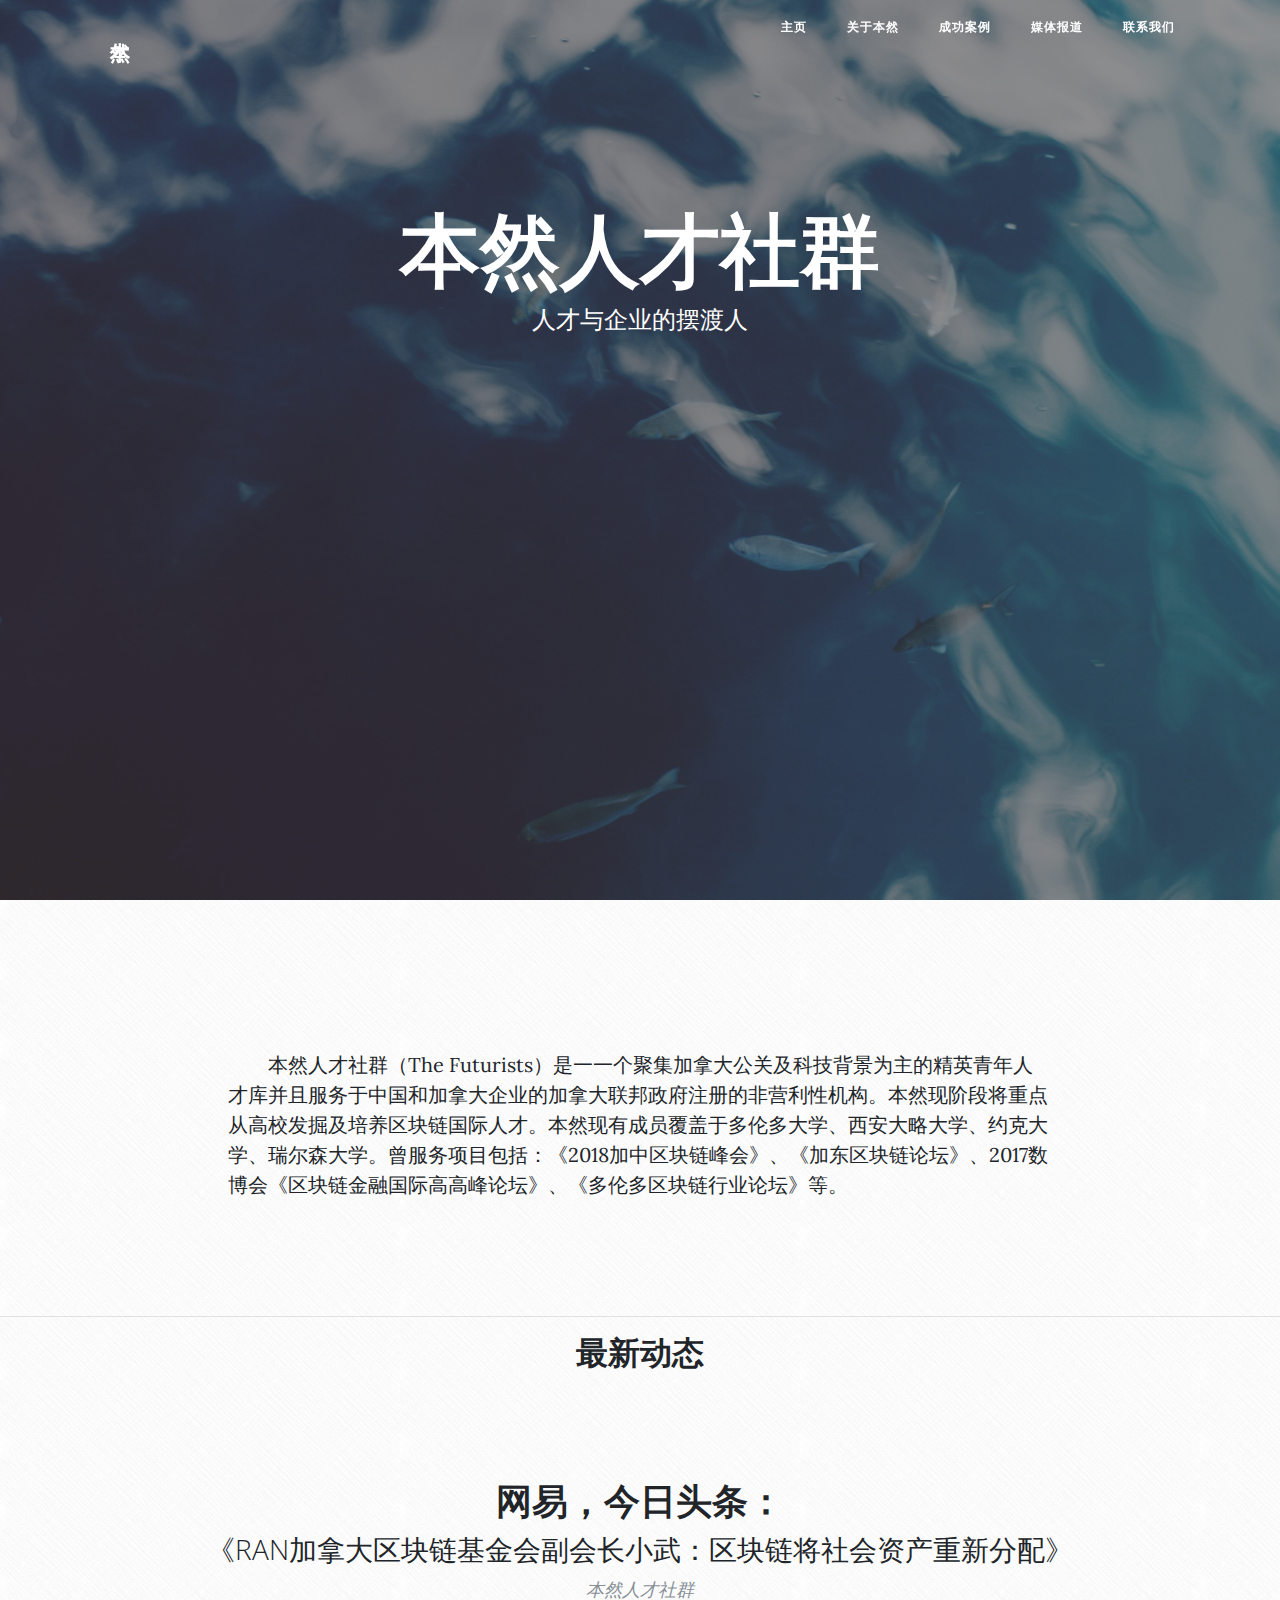
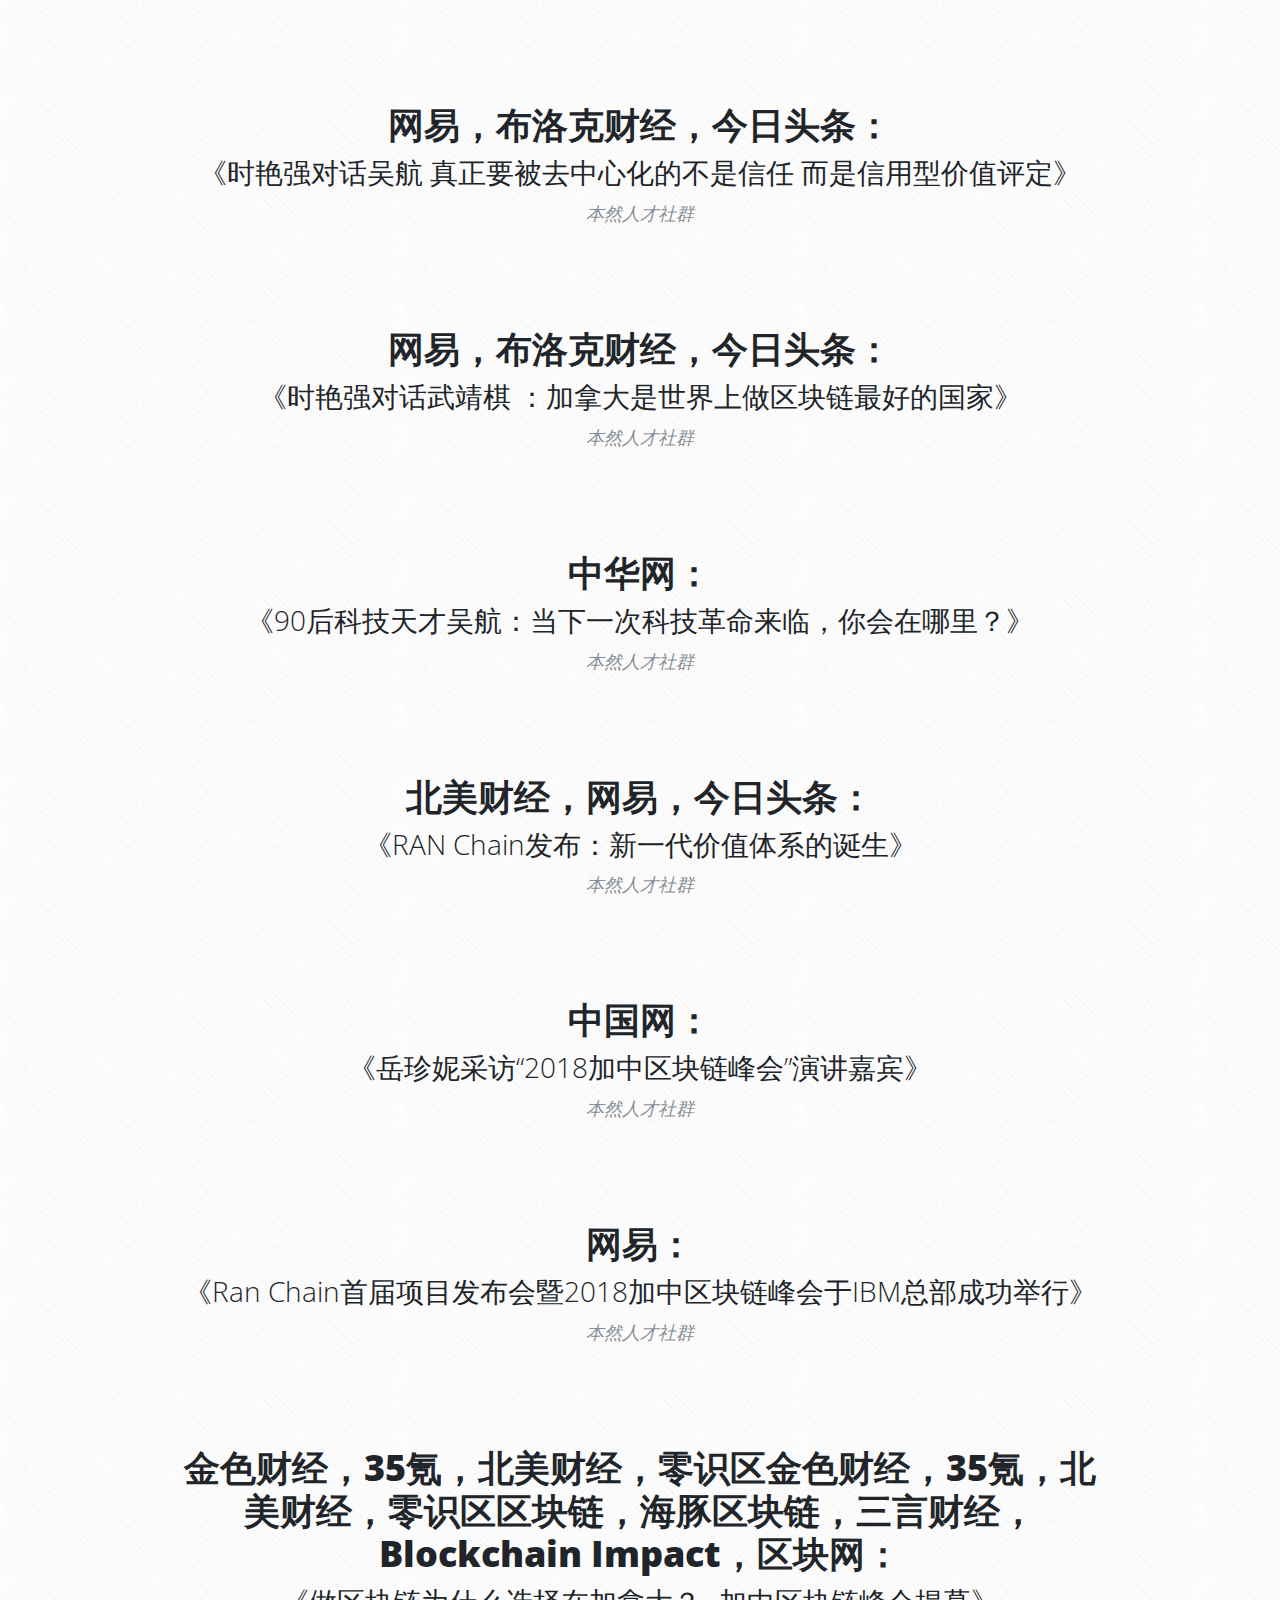
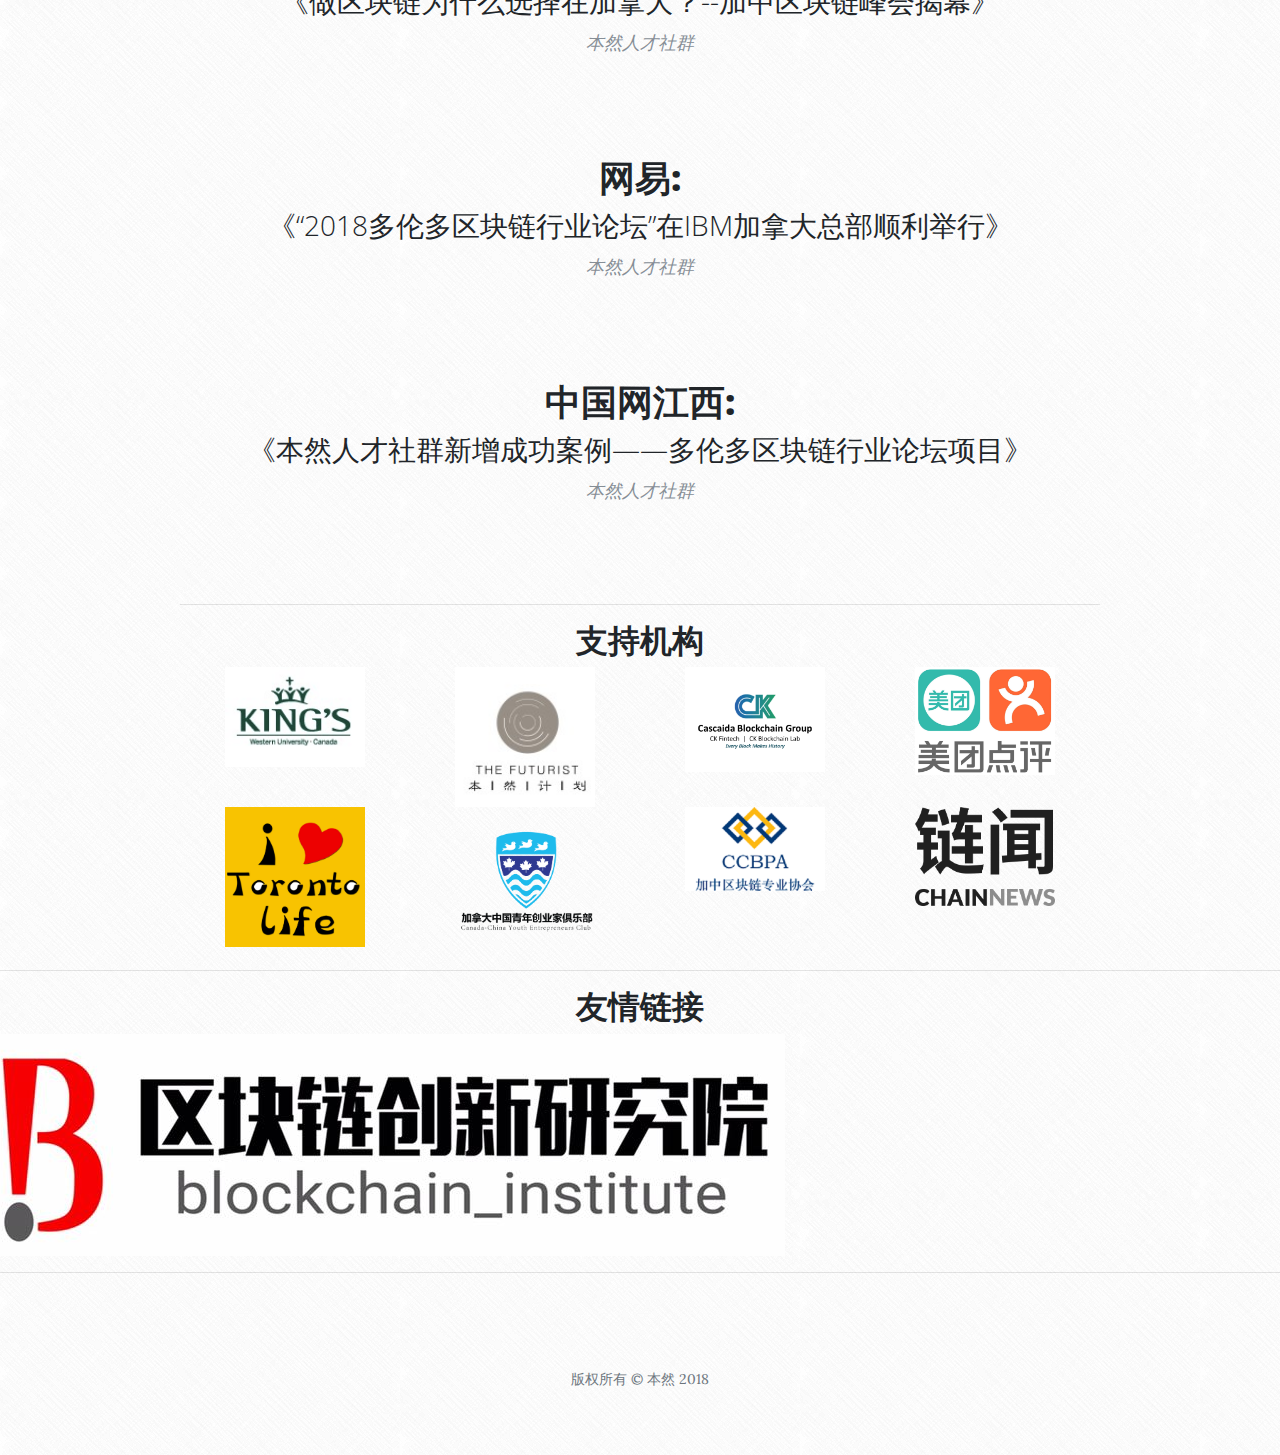
==== frontend/index.html @ 15a21152 "change center" ====
<!DOCTYPE html>
<html lang="zh">

  <head>

    <meta charset="utf-8">
    <meta name="viewport" content="width=device-width, initial-scale=1, shrink-to-fit=no">
    <meta name="description" content="">
    <meta name="author" content="">

    <title>本然人才社群</title>

    <!-- Bootstrap core CSS -->
    <link href="vendor/bootstrap/css/bootstrap.min.css" rel="stylesheet">

    <!-- Custom fonts for this template -->
    <link href="vendor/font-awesome/css/font-awesome.min.css" rel="stylesheet" type="text/css">
    <link href='https://fonts.googleapis.com/css?family=Lora:400,700,400italic,700italic' rel='stylesheet' type='text/css'>
    <link href='https://fonts.googleapis.com/css?family=Open+Sans:300italic,400italic,600italic,700italic,800italic,400,300,600,700,800' rel='stylesheet' type='text/css'>

    <!-- Custom styles for this template -->
    <link href="./css/main.css" rel="stylesheet">
    <link href="css/custom.css" rel="stylesheet">
  </head>

  <body>

    <!-- Navigation -->
    <nav class="navbar navbar-expand-lg navbar-light fixed-top" id="mainNav">
      <div class="container">
        <a class="navbar-brand" href="index.html">本然</a>
        <button class="navbar-toggler navbar-toggler-right" type="button" data-toggle="collapse" data-target="#navbarResponsive" aria-controls="navbarResponsive" aria-expanded="false" aria-label="Toggle navigation">
          选项
          <i class="fa fa-bars"></i>
        </button>
        <div class="collapse navbar-collapse" id="navbarResponsive">
          <ul class="navbar-nav ml-auto">
            <li class="nav-item">
              <a class="nav-link" href="index">主页</a>
            </li>
            <li class="nav-item">
              <a class="nav-link" href="about">关于本然</a>
            </li>
            <li class="nav-item">
              <a class="nav-link" href="activity">成功案例</a>
            </li>
            <li class="nav-item">
              <a class="nav-link" href="media">媒体报道</a>
            </li>
            <li class="nav-item">
              <a class="nav-link" href="contact">联系我们</a>
            </li>
          </ul>
        </div>
      </div>
    </nav>

    <!-- Page Header -->
    <header class="masthead" style="background-image: url('media/index.jpg')">
      <div class="overlay"></div>
      <div class="container">
        <div class="row">
          <div class="col-lg-8 col-md-10 mx-auto">
            <div class="site-heading">
              <h1>本然人才社群</h1>
              <span class="subheading">人才与企业的摆渡人</span>
            </div>
          </div>
        </div>
      </div>
    </header>

    <!-- Main Content -->
    <div class="container-fluid bg-1">
      <div class="row">
        <div class="col-lg-8 col-md-10 mx-auto">
          <div class="intro"> &nbsp;&nbsp;&nbsp;&nbsp;&nbsp;&nbsp;&nbsp;&nbsp;本然人才社群（The Futurists）是⼀一个聚集加拿⼤公关及科技背景为主的精英青年⼈才库并且服务于中国和加拿⼤企业的加拿⼤联邦政府注册的⾮营利性机构。本然现阶段将重点从⾼校发掘及培养区块链国际⼈才。本然现有成员覆盖于多伦多⼤学、⻄安⼤略⼤学、约克⼤学、瑞尔森⼤学。曾服务项⽬包括：《2018加中区块链峰会》、《加东区块链论坛》、2017数博会《区块链⾦融国际⾼高峰论坛》、《多伦多区块链⾏业论坛》等。</div>
        </div>
        </div>
      </div>
    </div>
    <hr>
    <div class="container">
      <h2 class="post-title">
            最新动态
      </h2>
      <div class="row">
        <div class="col-lg-10 col-md-10 mx-auto" style="text-align: center;">
          <div class="post-preview">
            <a href="http://dy.163.com/v2/article/detail/DJ1UURMP0517WKTR.html">
              <h2 class="post-title">
                网易，今日头条：
              </h2>
              <h3 class="post-subtitle">
                《RAN加拿大区块链基金会副会长小武：区块链将社会资产重新分配》
              </h3>
            </a>
            <p class="post-meta">
<!--               <a href="#">详细了解</a> -->
              本然人才社群</p>
          </div>
          <div class="post-preview">
            <a href="http://dy.163.com/v2/article/detail/DIRSURTD0517WKTR.html">
              <h2 class="post-title">
                网易，布洛克财经，今日头条：
              </h2>
              <h3 class="post-subtitle">
                《时艳强对话吴航 真正要被去中心化的不是信任 而是信用型价值评定》
              </h3>
            </a>
            <p class="post-meta">
<!--               <a href="#">详细了解</a> -->
              本然人才社群</p>
          </div>
          <div class="post-preview">
            <a href="http://dy.163.com/v2/article/detail/DIOIL1E20517WKTR.html">
              <h2 class="post-title">
                网易，布洛克财经，今日头条：
              </h2>
              <h3 class="post-subtitle">
                《时艳强对话武靖棋 ：加拿大是世界上做区块链最好的国家》
              </h3>
            </a>
            <p class="post-meta">
<!--               <a href="#">详细了解</a> -->
              本然人才社群</p>
          </div>
          <div class="post-preview">
            <a href="http://m.tech.china.com/tech/article/20180419/kejiyuan0326126596.html?from=timeline">
              <h2 class="post-title">
                中华网：
              </h2>
              <h3 class="post-subtitle">
                《90后科技天才吴航：当下一次科技革命来临，你会在哪里？》
              </h3>
            </a>
            <p class="post-meta">
<!--               <a href="#">详细了解</a> -->
              本然人才社群</p>
          </div>
          <div class="post-preview">
            <a href="http://dy.163.com/v2/article/detail/DIRJP0Q80517WKTR.html">
              <h2 class="post-title">
               北美财经，网易，今日头条：
              </h2>
              <h3 class="post-subtitle">
                《RAN Chain发布：新一代价值体系的诞生》
              </h3>
            </a>
            <p class="post-meta">
<!--               <a href="#">详细了解</a> -->
              本然人才社群</p>
          </div>
          <div class="post-preview">
            <a href="http://life.china.com.cn/m/view.php?aid=76055">
              <h2 class="post-title">
                中国网：
              </h2>
              <h3 class="post-subtitle">
                《岳珍妮采访“2018加中区块链峰会”演讲嘉宾》
              </h3>
            </a>
            <p class="post-meta">
<!--               <a href="#">详细了解</a> -->
              本然人才社群</p>
          </div>
          <div class="post-preview">
            <a href="https://3g.163.com/local/article/DHOR8VE30432990J.html?from=groupmessage">
              <h2 class="post-title">
                网易：
              </h2>
              <h3 class="post-subtitle">
                《Ran Chain首届项目发布会暨2018加中区块链峰会于IBM总部成功举行》
              </h3>
            </a>
            <p class="post-meta">
<!--               <a href="#">详细了解</a> -->
              本然人才社群</p>
          </div>
          <div class="post-preview">
            <a href="https://www.jinse.com/blockchain/191775.html">
              <h2 class="post-title">
                金色财经，35氪，北美财经，零识区金色财经，35氪，北美财经，零识区区块链，海豚区块链，三言财经，Blockchain Impact，区块网：
              </h2>
              <h3 class="post-subtitle">
                《做区块链为什么选择在加拿大？--加中区块链峰会揭幕》
              </h3>
            </a>
            <p class="post-meta">
<!--               <a href="#">详细了解</a> -->
              本然人才社群</p>
          </div>
          <div class="post-preview">
            <a href="http://3g.163.com/touch/article.html?channel=local&docid=DD9830P304238OEV">
              <h2 class="post-title">
                网易:
              </h2>
              <h3 class="post-subtitle">
                《“2018多伦多区块链行业论坛”在IBM加拿大总部顺利举行》
              </h3>
            </a>
            <p class="post-meta">
<!--               <a href="#">详细了解</a> -->
              本然人才社群</p>
          </div>
          <div class="post-preview">
            <a href="http://jxgz.jxnews.com.cn/system/2018/03/21/016816109.shtml">
              <h2 class="post-title">
                中国网江西:
              </h2>
              <h3 class="post-subtitle">
                《本然人才社群新增成功案例——多伦多区块链行业论坛项目》
              </h3>
            </a>
            <p class="post-meta">
<!--               <a href="#">详细了解</a> -->
              本然人才社群</p>
          </div>
          <hr>
          <!-- Pager -->
          <!-- <div class="clearfix">
            <a class="btn btn-primary float-right" href="#">历史活动 &rarr;</a>
          </div> -->
            <div class="container">
              <h2 class="post-title">
                支持机构
              </h2>
              <div class="row">
                <div class="col-xs-6 col-sm-3" style="text-align: center;"><img class="img-fluid" src="media/kings.jpg" alt=""></div>
                <!-- Add clearfix for only the required viewport -->
                <div class="clearfix visible-xs"></div>
                <div class="col-xs-6 col-sm-3" style="text-align: center;"><img class="img-fluid" src="media/benran.jpeg" alt=""></div>
                <div class="col-xs-6 col-sm-3" style="text-align: center;"><img class="img-fluid" src="media/cklogo.png" alt=""></div>
                <div class="col-xs-6 col-sm-3" style="text-align: center;"><img class="img-fluid" src="media/meituanlogo.png" alt=""></div>
                <div class="col-xs-6 col-sm-3" style="text-align: center;"><img class="img-fluid" src="media/torontolifelogo.jpg" alt=""></div>
                <div class="col-xs-6 col-sm-3" style="text-align: center;"><img class="img-fluid" src="media/teenlogo.png" alt=""></div>
                <div class="col-xs-6 col-sm-3" style="text-align: center;"><img class="img-fluid" src="media/ccbpalogo.png" alt=""></div>
                <div class="col-xs-6 col-sm-3" style="text-align: center;"><img class="img-fluid" src="media/lianwen.png" alt=""></div>
              </div>
          </div>
        </div>
      </div>
    </div>

    <hr>
    <h2 class="post-title">
      友情链接
    </h2>
    <div class="row">
        <a href="http://bcinstitute.applinzi.com/">
            <img class="mx-auto d-block" src="media/bcinstitute.jpg" alt="image link">
          </a>
      </div>
    <hr>
    <!-- Footer -->
    <footer>
      <div class="container">
        <div class="row">
          <div class="col-lg-8 col-md-10 mx-auto">
            <p class="copyright text-muted">版权所有 &copy; 本然 2018</p>
          </div>
        </div>
      </div>
    </footer>

    <!-- Bootstrap core JavaScript -->
    <script src="vendor/jquery/jquery.min.js"></script>
    <script src="vendor/bootstrap/js/bootstrap.bundle.min.js"></script>

    <!-- Custom scripts for this template -->
    <script src="js/clean-blog.min.js"></script>
    <script src="js/view.js"></script>

  </body>

</html>
---- frontend/css/main.css ----
body {
  font-size: 20px;
  color: #212529;
  font-family: 'Lora', 'Times New Roman', serif;
  background-image: url('../media/back2.jpg')
}

p {
  line-height: 1.5;
  margin: 30px 0;
}

p a {
  text-decoration: underline;
}

h1,
h2,
h3,
h4,
h5,
h6 {
  font-weight: 800;
  font-family: 'Open Sans', 'Helvetica Neue', Helvetica, Arial, sans-serif;
  text-align: center;
}

a {
  color: #212529;
  -webkit-transition: all 0.2s;
  -moz-transition: all 0.2s;
  transition: all 0.2s;
}

a:focus, a:hover {
  color: #0085A1;
}

blockquote {
  font-style: italic;
  color: #868e96;
}

.section-heading {
  font-size: 36px;
  font-weight: 700;
  margin-top: 60px;
}

.caption {
  font-size: 20px;
  font-style: "Microsoft YaHei";
  display: block;
  margin: 0;
  padding: 10px;
  text-align: center;
  border-bottom-right-radius: 5px;
  border-bottom-left-radius: 5px;
}

::-moz-selection {
  color: #fff;
  background: #0085A1;
  text-shadow: none;
}

::selection {
  color: #fff;
  background: #0085A1;
  text-shadow: none;
}

img::selection {
  color: #fff;
  background: transparent;
}

img::-moz-selection {
  color: #fff;
  background: transparent;
}

#mainNav {
  position: absolute;
  border-bottom: 1px solid #e9ecef;
  background-color: white;
  font-family: 'Open Sans', 'Helvetica Neue', Helvetica, Arial, sans-serif;
}

#mainNav .navbar-brand {
  font-weight: 800;
  color: #343a40;
  -webkit-writing-mode: vertical-rl;
  writing-mode: vertical-rl;
}

#mainNav .navbar-toggler {
  font-size: 12px;
  font-weight: 800;
  padding: 13px;
  text-transform: uppercase;
  color: #343a40;
}

#mainNav .navbar-nav > li.nav-item > a {
  font-size: 12px;
  font-weight: 800;
  letter-spacing: 1px;
  text-transform: uppercase;
}

@media only screen and (min-width: 992px) {
  #mainNav {
    border-bottom: 1px solid transparent;
    background: transparent;
  }
  #mainNav .navbar-brand {
    padding: 10px 20px;
    color: #fff;
  }
  #mainNav .navbar-brand:focus, #mainNav .navbar-brand:hover {
    color: rgba(255, 255, 255, 0.8);
  }
  #mainNav .navbar-nav > li.nav-item > a {
    padding: 10px 20px;
    color: #fff;
  }
  #mainNav .navbar-nav > li.nav-item > a:focus, #mainNav .navbar-nav > li.nav-item > a:hover {
    color: rgba(255, 255, 255, 0.8);
  }
}

@media only screen and (min-width: 992px) {
  #mainNav {
    -webkit-transition: background-color 0.2s;
    -moz-transition: background-color 0.2s;
    transition: background-color 0.2s;
    /* Force Hardware Acceleration in WebKit */
    -webkit-transform: translate3d(0, 0, 0);
    -moz-transform: translate3d(0, 0, 0);
    -ms-transform: translate3d(0, 0, 0);
    -o-transform: translate3d(0, 0, 0);
    transform: translate3d(0, 0, 0);
    -webkit-backface-visibility: hidden;
  }
  #mainNav.is-fixed {
    /* when the user scrolls down, we hide the header right above the viewport */
    position: fixed;
    top: -67px;
    -webkit-transition: -webkit-transform 0.2s;
    -moz-transition: -moz-transform 0.2s;
    transition: transform 0.2s;
    border-bottom: 1px solid white;
    background-color: rgba(255, 255, 255, 0.9);
  }
  #mainNav.is-fixed .navbar-brand {
    color: #212529;
  }
  #mainNav.is-fixed .navbar-brand:focus, #mainNav.is-fixed .navbar-brand:hover {
    color: #0085A1;
  }
  #mainNav.is-fixed .navbar-nav > li.nav-item > a {
    color: #212529;
  }
  #mainNav.is-fixed .navbar-nav > li.nav-item > a:focus, #mainNav.is-fixed .navbar-nav > li.nav-item > a:hover {
    color: #0085A1;
  }
  #mainNav.is-visible {
    /* if the user changes the scrolling direction, we show the header */
    -webkit-transform: translate3d(0, 100%, 0);
    -moz-transform: translate3d(0, 100%, 0);
    -ms-transform: translate3d(0, 100%, 0);
    -o-transform: translate3d(0, 100%, 0);
    transform: translate3d(0, 100%, 0);
  }
}

header.masthead {
  margin-bottom: 150px;
  background: no-repeat center center;
  background-color: #868e96;
  background-attachment: scroll;
  position: relative;
  -webkit-background-size: cover;
  -moz-background-size: cover;
  -o-background-size: cover;
  background-size: cover;
}

header.masthead .overlay {
  position: absolute;
  top: 0;
  left: 0;
  height: 100%;
  width: 100%;
  background-color: #212529;
  opacity: 0.5;
}

header.masthead .page-heading,
header.masthead .post-heading,
header.masthead .site-heading {
  padding: 200px 0 150px;
  color: white;
}

@media only screen and (min-width: 768px) {
  header.masthead .page-heading,
  header.masthead .post-heading,
  header.masthead .site-heading {
    padding: 200px 0;
  }
}

header.masthead .page-heading,
header.masthead .site-heading {
  text-align: center;
}

header.masthead .page-heading h1,
header.masthead .site-heading h1 {
  font-size: 50px;
  margin-top: 0;
}

header.masthead .page-heading .subheading,
header.masthead .site-heading .subheading {
  font-size: 24px;
  font-weight: 300;
  line-height: 1.1;
  display: block;
  margin: 10px 0 0;
  font-family: 'Open Sans', 'Helvetica Neue', Helvetica, Arial, sans-serif;
}

@media only screen and (min-width: 768px) {
  header.masthead .page-heading h1,
  header.masthead .site-heading h1 {
    font-size: 80px;
  }
}

header.masthead .post-heading h1 {
  font-size: 35px;
}

header.masthead .post-heading .meta,
header.masthead .post-heading .subheading {
  line-height: 1.1;
  display: block;
}

header.masthead .post-heading .subheading {
  font-size: 24px;
  font-weight: 600;
  margin: 10px 0 30px;
  font-family: 'Open Sans', 'Helvetica Neue', Helvetica, Arial, sans-serif;
}

header.masthead .post-heading .meta {
  font-size: 20px;
  font-weight: 300;
  font-style: italic;
  font-family: 'Lora', 'Times New Roman', serif;
}

header.masthead .post-heading .meta a {
  color: #fff;
}

@media only screen and (min-width: 768px) {
  header.masthead .post-heading h1 {
    font-size: 55px;
  }
  header.masthead .post-heading .subheading {
    font-size: 30px;
  }
}

.post-preview{
  margin-top: 100px;
  margin-bottom: 100px;
}

.post-preview > a {
  color: #212529;
}

.post-preview > a:focus, .post-preview > a:hover {
  text-decoration: none;
  color: #0085A1;
}

.post-preview > a > .post-title {
  font-size: 30px;
  margin-top: 30px;
  margin-bottom: 10px;
}

.post-preview > a > .post-subtitle {
  font-weight: 300;
  margin: 0 0 10px;
}

.post-preview > .post-meta {
  font-size: 18px;
  font-style: italic;
  margin-top: 0;
  color: #868e96;
  text-align: center;
}

.post-preview > .post-meta > a {
  text-decoration: none;
  color: #212529;
}

.post-preview > .post-meta > a:focus, .post-preview > .post-meta > a:hover {
  text-decoration: underline;
  color: #0085A1;
}

@media only screen and (min-width: 768px) {
  .post-preview > a > .post-title {
    font-size: 36px;
  }
}

.floating-label-form-group {
  font-size: 14px;
  position: relative;
  margin-bottom: 0;
  padding-bottom: 0.5em;
  border-bottom: 1px solid #dee2e6;
}

.floating-label-form-group input,
.floating-label-form-group textarea {
  font-size: 1.5em;
  position: relative;
  z-index: 1;
  padding: 0;
  resize: none;
  border: none;
  border-radius: 0;
  background: none;
  box-shadow: none !important;
  font-family: 'Lora', 'Times New Roman', serif;
}

.floating-label-form-group input::-webkit-input-placeholder,
.floating-label-form-group textarea::-webkit-input-placeholder {
  color: #868e96;
  font-family: 'Lora', 'Times New Roman', serif;
}

.floating-label-form-group label {
  font-size: 0.85em;
  line-height: 1.764705882em;
  position: relative;
  z-index: 0;
  top: 2em;
  display: block;
  margin: 0;
  -webkit-transition: top 0.3s ease, opacity 0.3s ease;
  -moz-transition: top 0.3s ease, opacity 0.3s ease;
  -ms-transition: top 0.3s ease, opacity 0.3s ease;
  transition: top 0.3s ease, opacity 0.3s ease;
  vertical-align: middle;
  vertical-align: baseline;
  opacity: 0;
}

.floating-label-form-group .help-block {
  margin: 15px 0;
}

.floating-label-form-group-with-value label {
  top: 0;
  opacity: 1;
}

.floating-label-form-group-with-focus label {
  color: #0085A1;
}

form .form-group:first-child .floating-label-form-group {
  border-top: 1px solid #dee2e6;
}

footer {
  padding: 50px 0 65px;
}

footer .list-inline {
  margin: 0;
  padding: 0;
}

footer .copyright {
  font-size: 14px;
  margin-bottom: 0;
  text-align: center;
}

.btn {
  font-size: 14px;
  font-weight: 800;
  padding: 15px 25px;
  letter-spacing: 1px;
  text-transform: uppercase;
  border-radius: 0;
  font-family: 'Open Sans', 'Helvetica Neue', Helvetica, Arial, sans-serif;
}

.btn-primary {
  background-color: #0085A1;
  border-color: #0085A1;
}

.btn-primary:hover, .btn-primary:focus, .btn-primary:active {
  color: #fff;
  background-color: #00657b !important;
  border-color: #00657b !important;
}

.btn-lg {
  font-size: 16px;
  padding: 25px 35px;
}
---- frontend/css/custom.css ----
.intro {
  margin-bottom: 100px
}
.img-fluid {
	width: 70%;
}
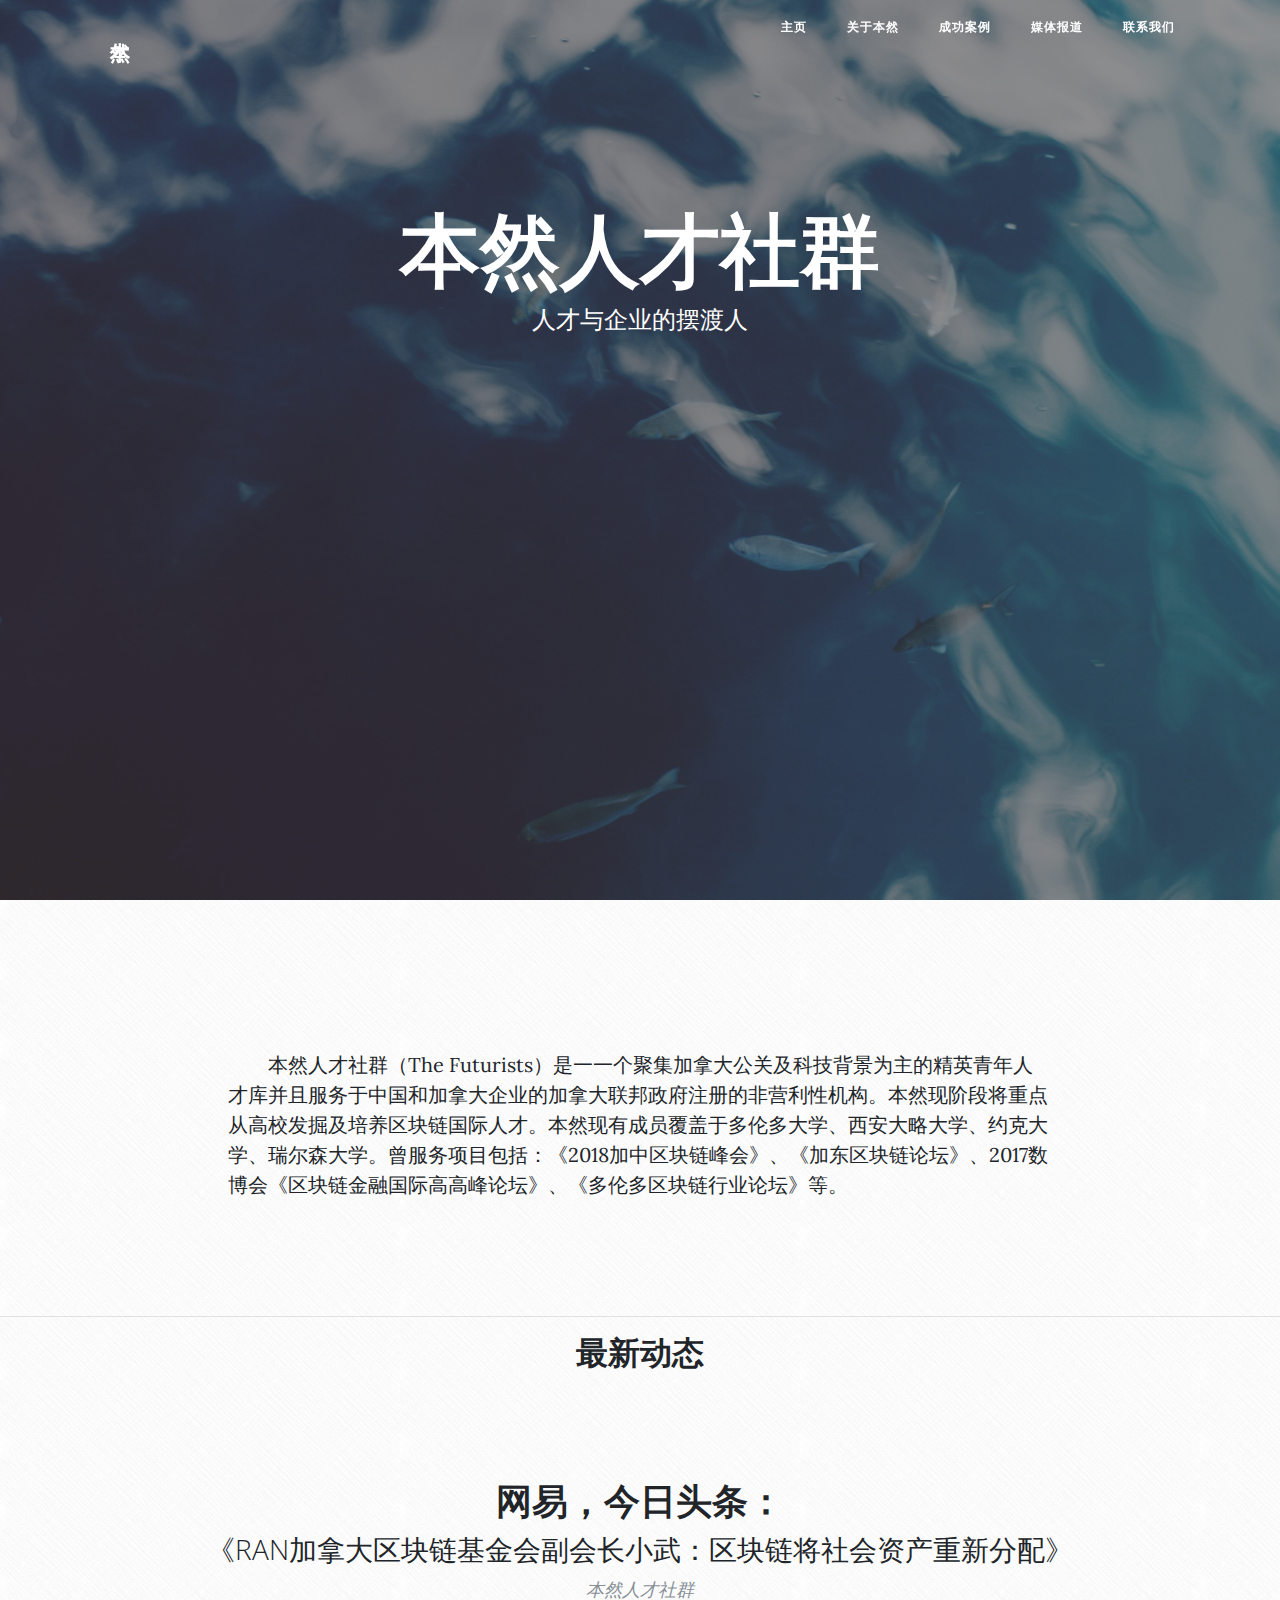
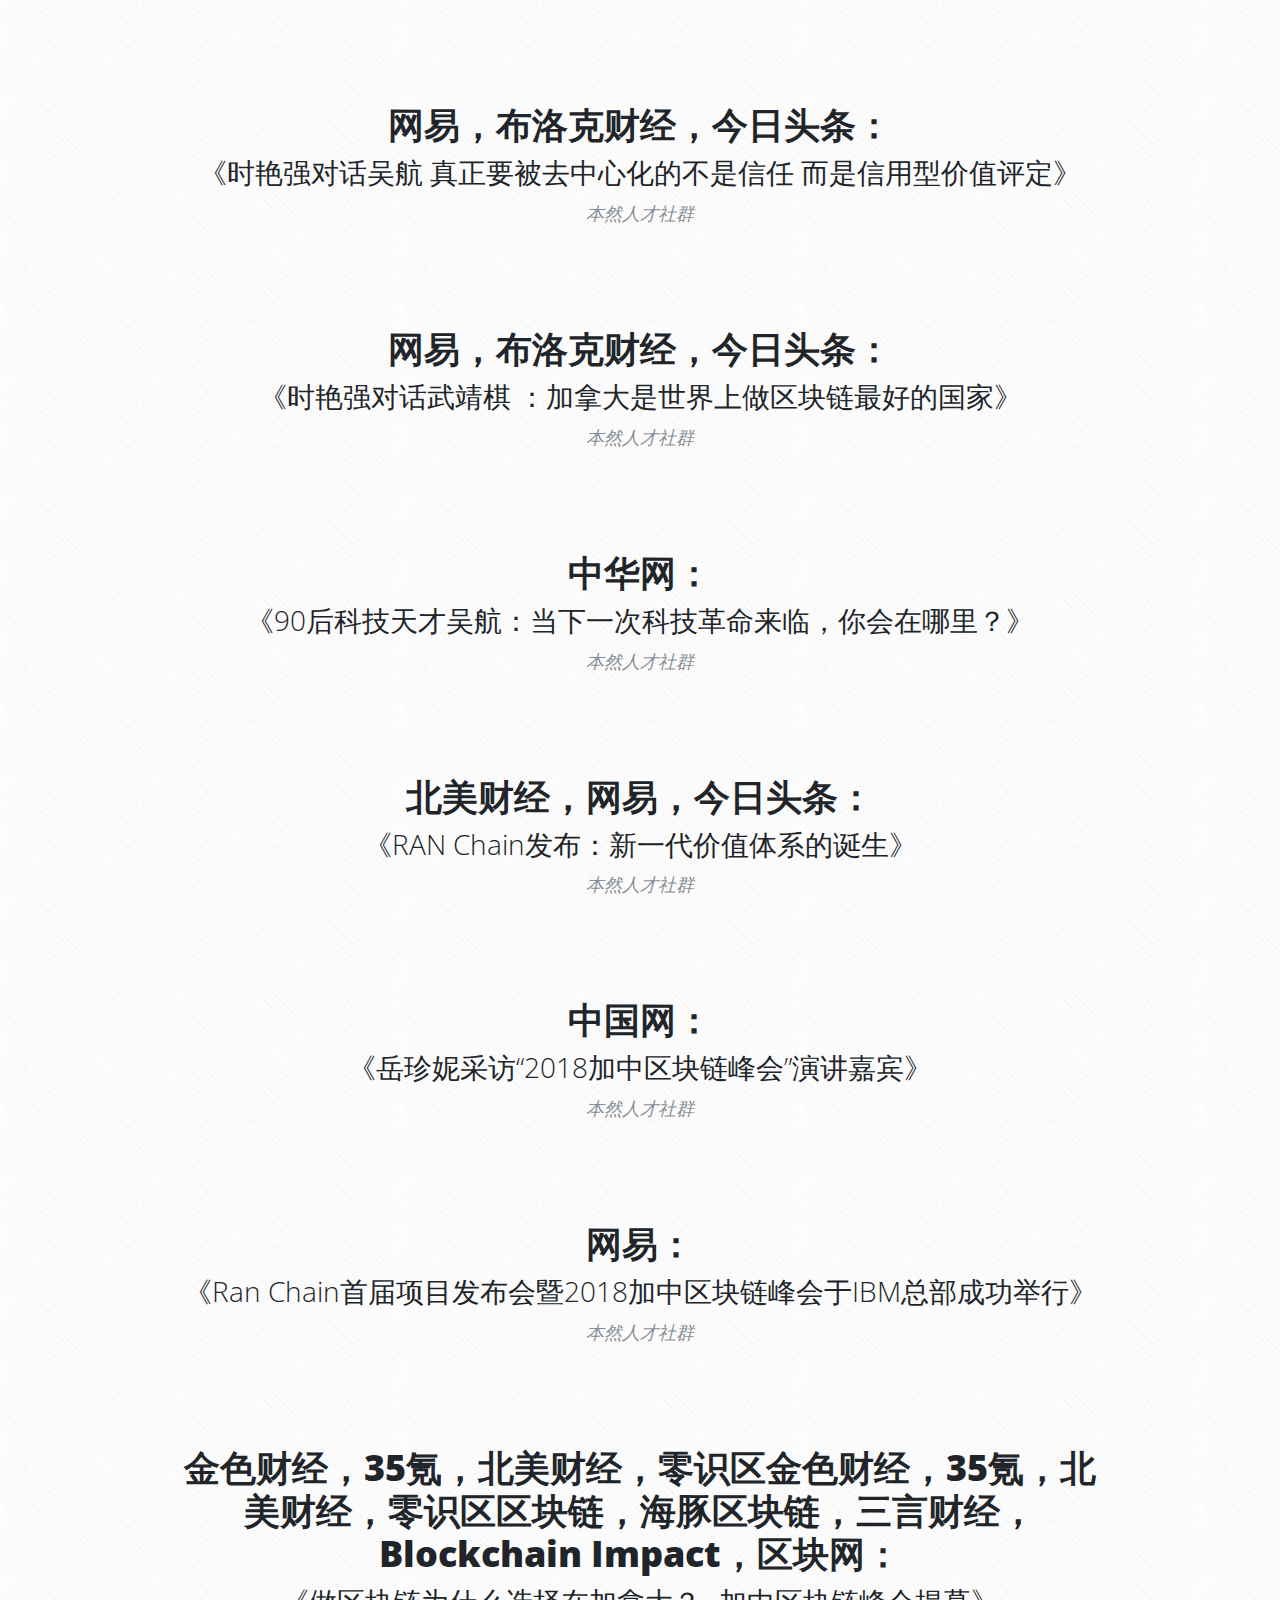
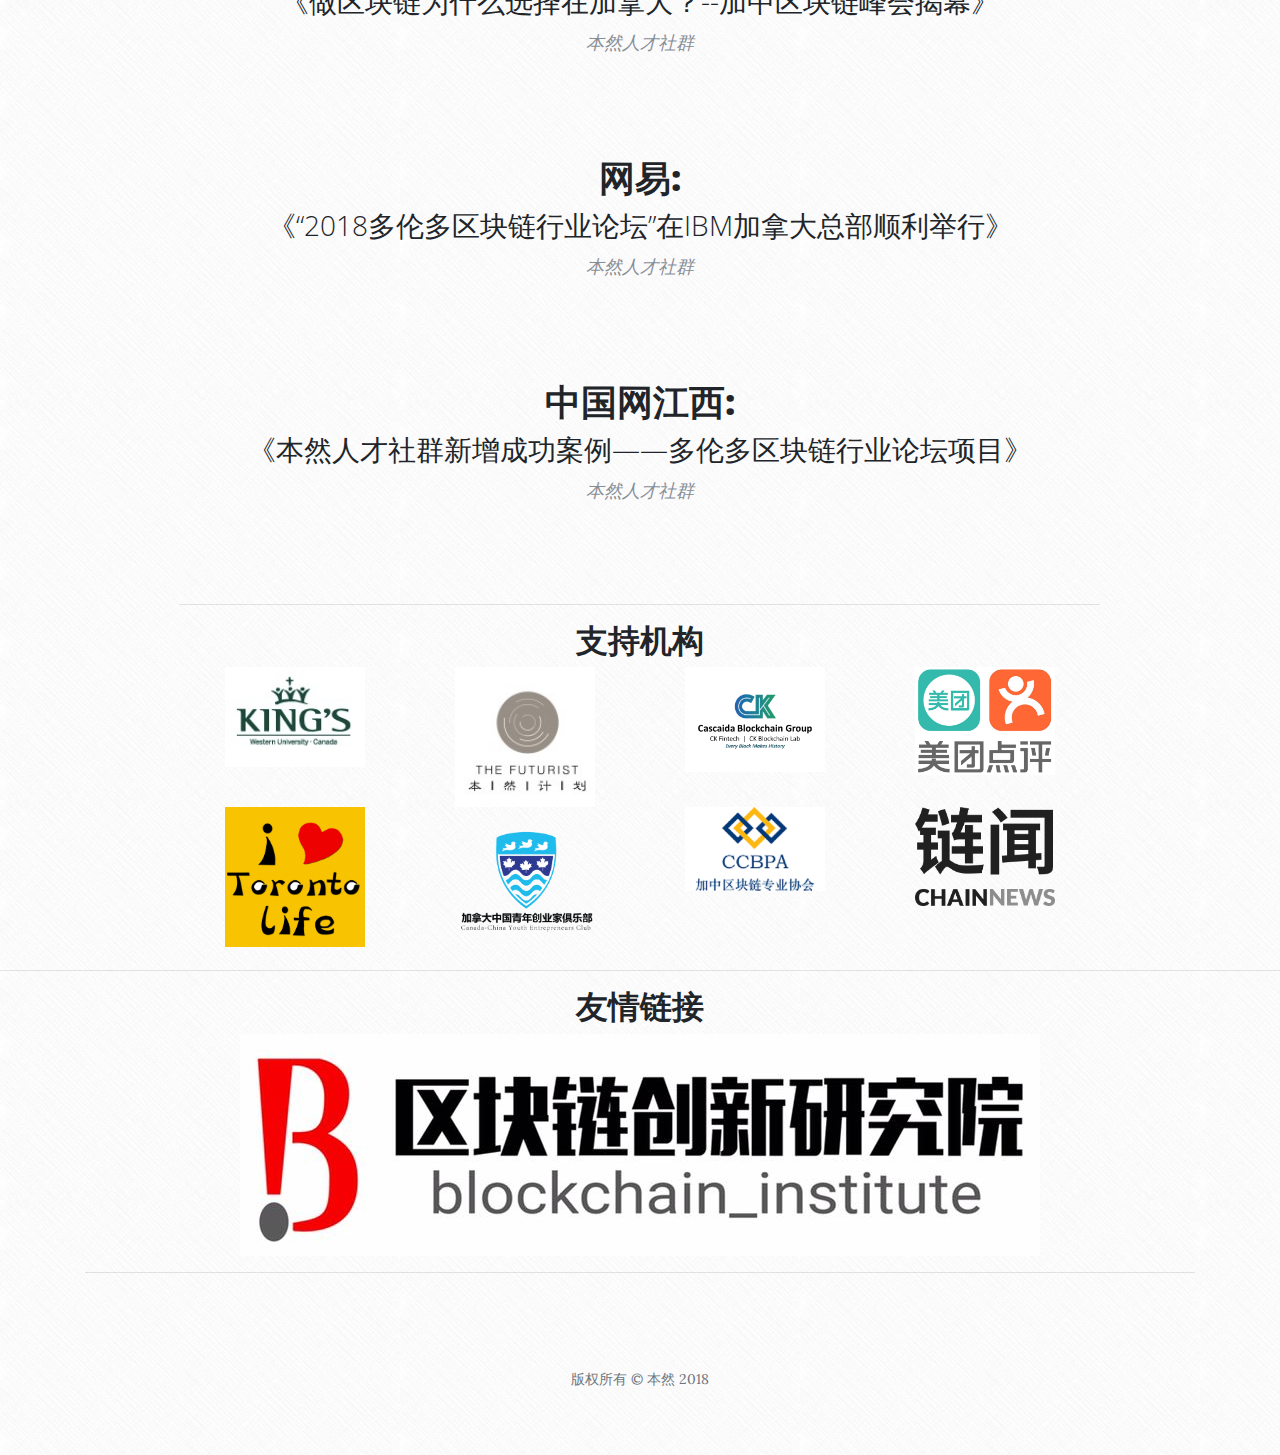
==== commit 6f9ab902: "add" ====
--- a/frontend/index.html
+++ b/frontend/index.html
@@ -246,12 +246,13 @@
     <h2 class="post-title">
       友情链接
     </h2>
-    <div class="row">
-        <a href="http://bcinstitute.applinzi.com/">
-            <img class="mx-auto d-block" src="media/bcinstitute.jpg" alt="image link">
-          </a>
-      </div>
-    <hr>
+    <div class="container">
+        <div class="row">
+                <img class="mx-auto d-block" src="media/bcinstitute.jpg" alt="image link" href="http://bcinstitute.applinzi.com/">
+          </div>
+        <hr>
+    </div>
+    
     <!-- Footer -->
     <footer>
       <div class="container">
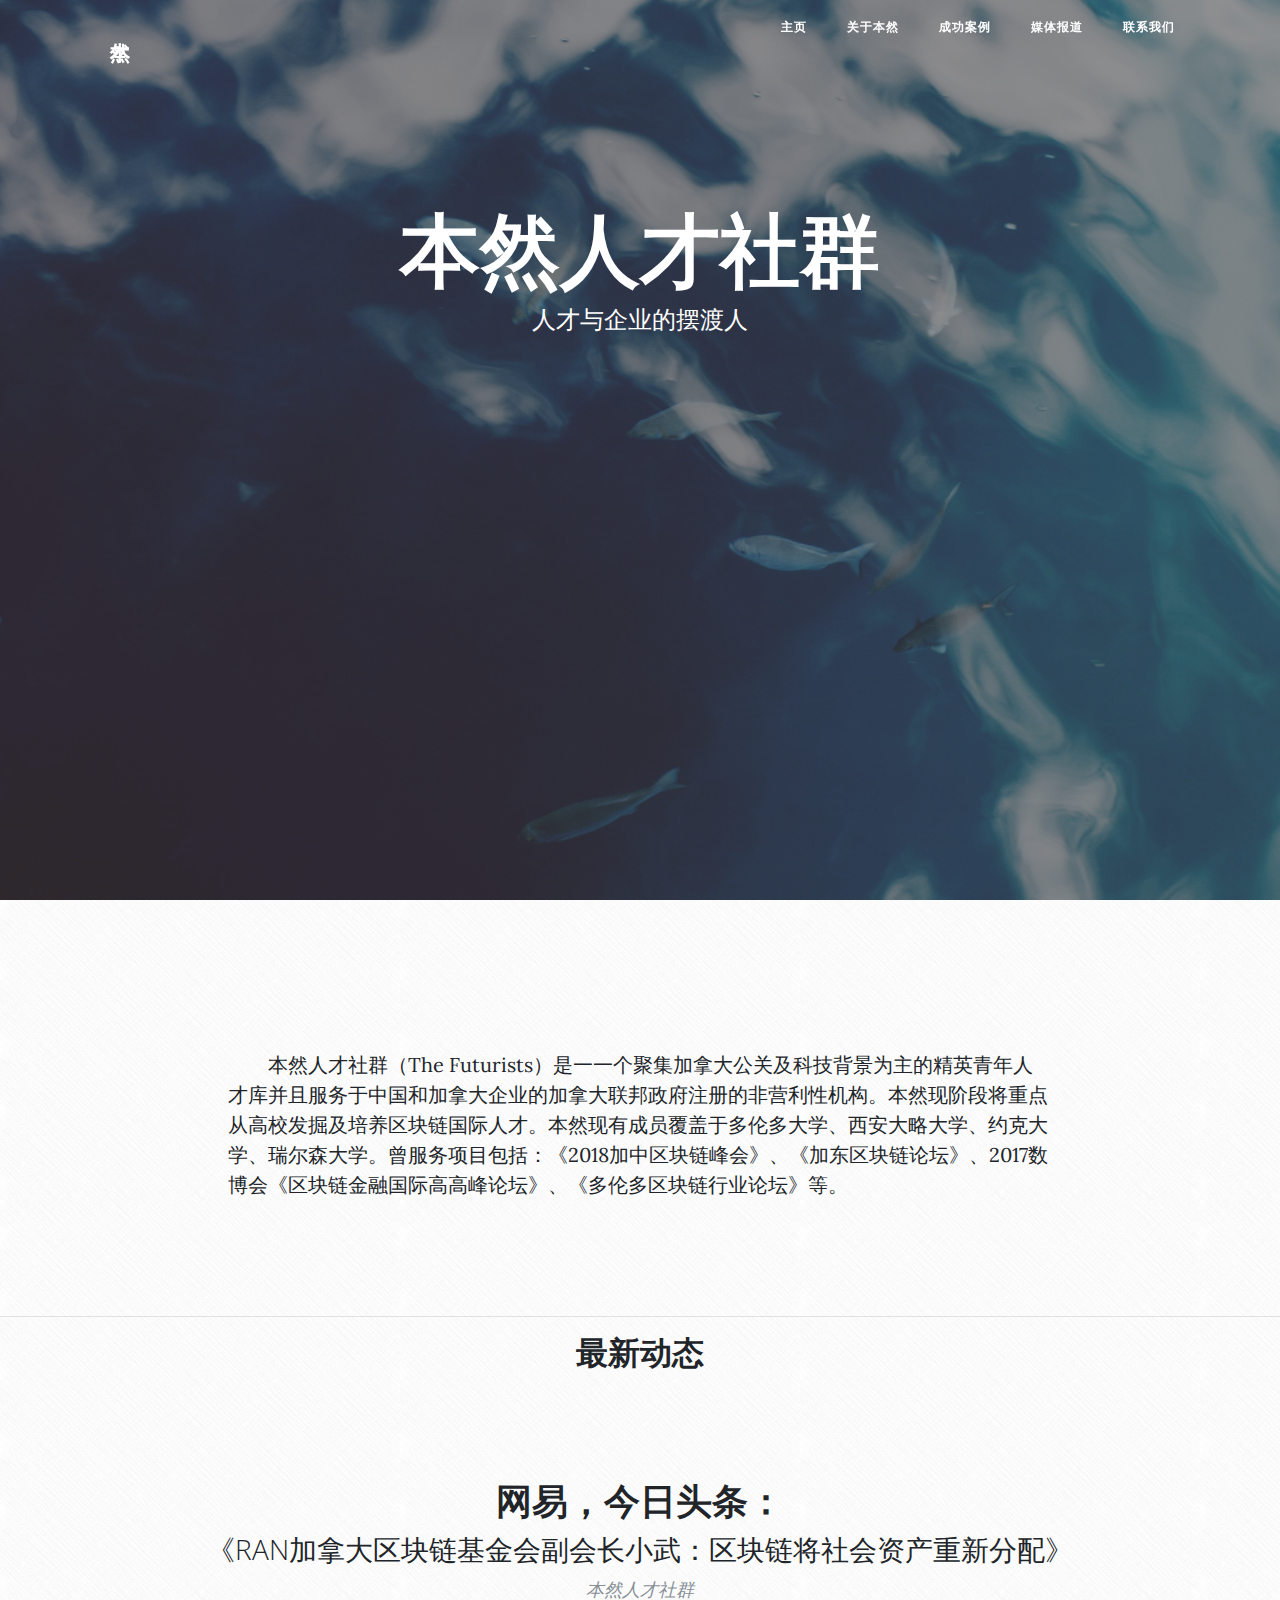
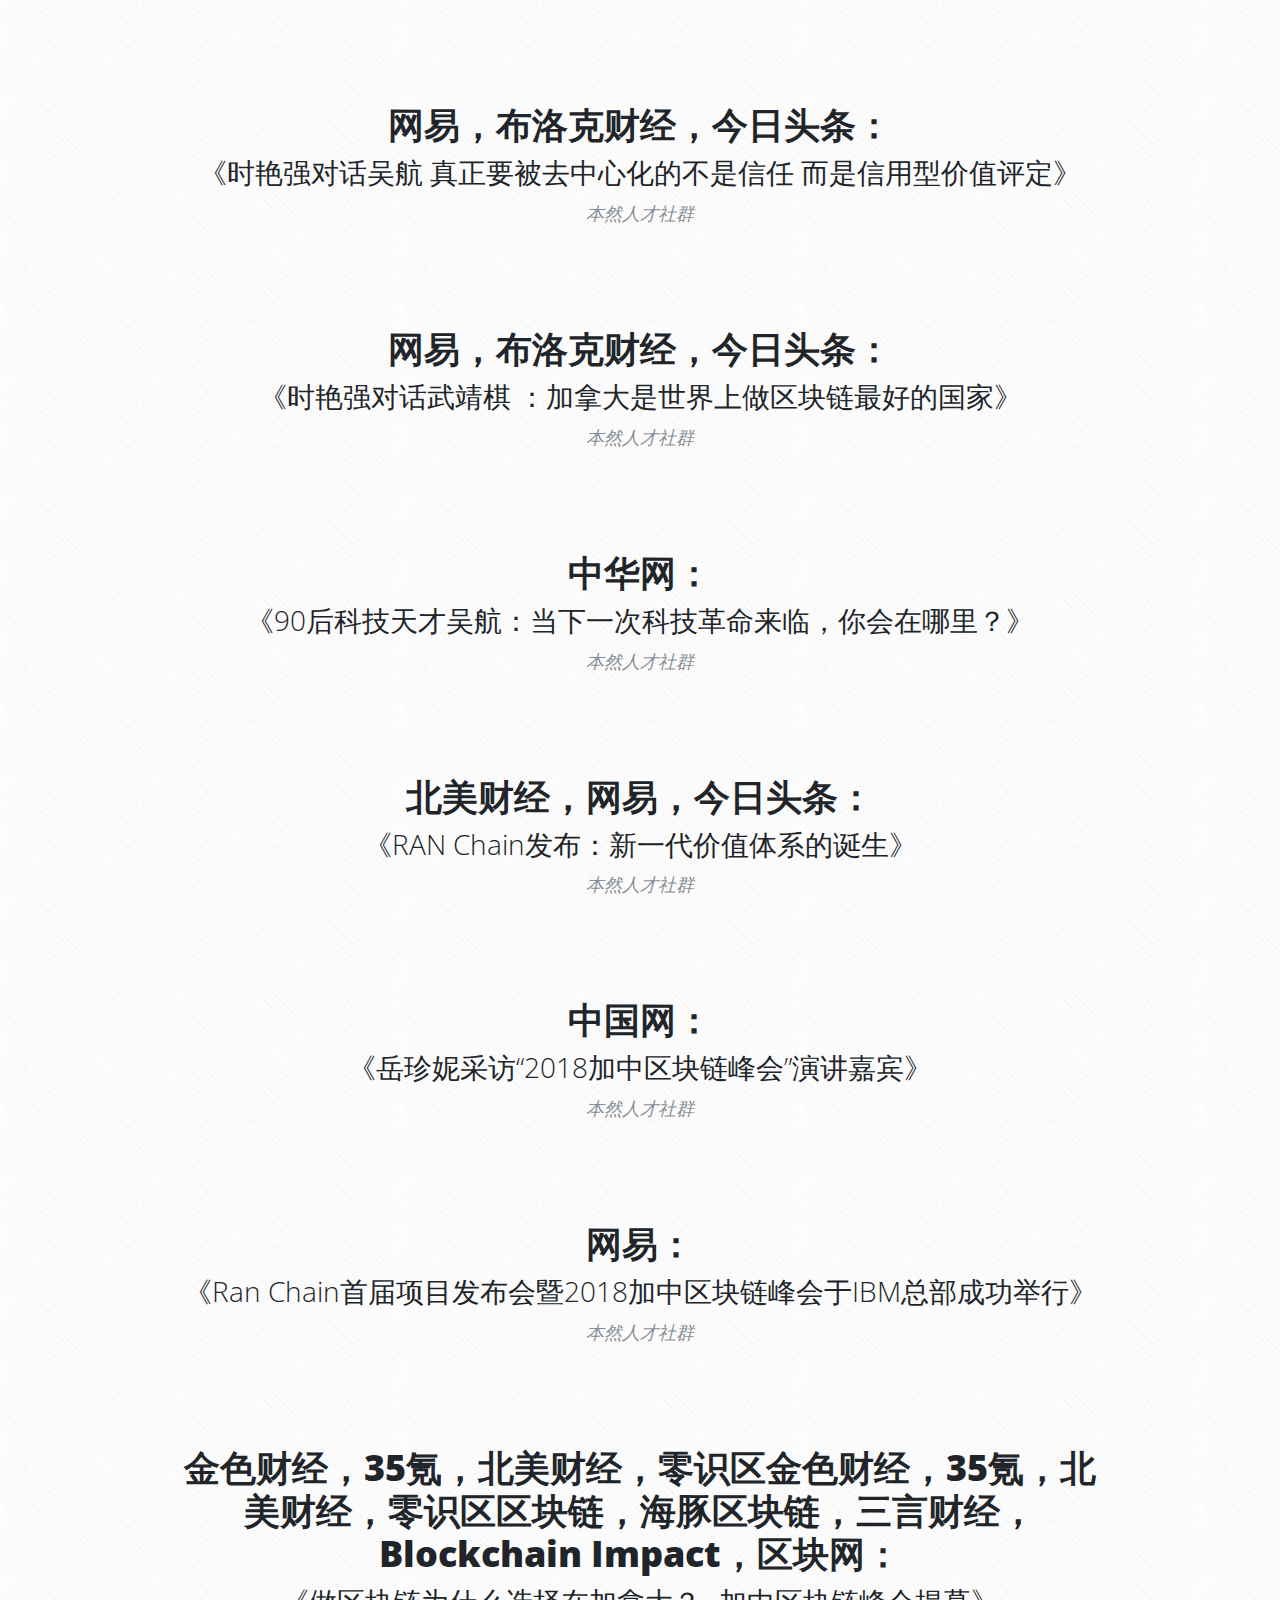
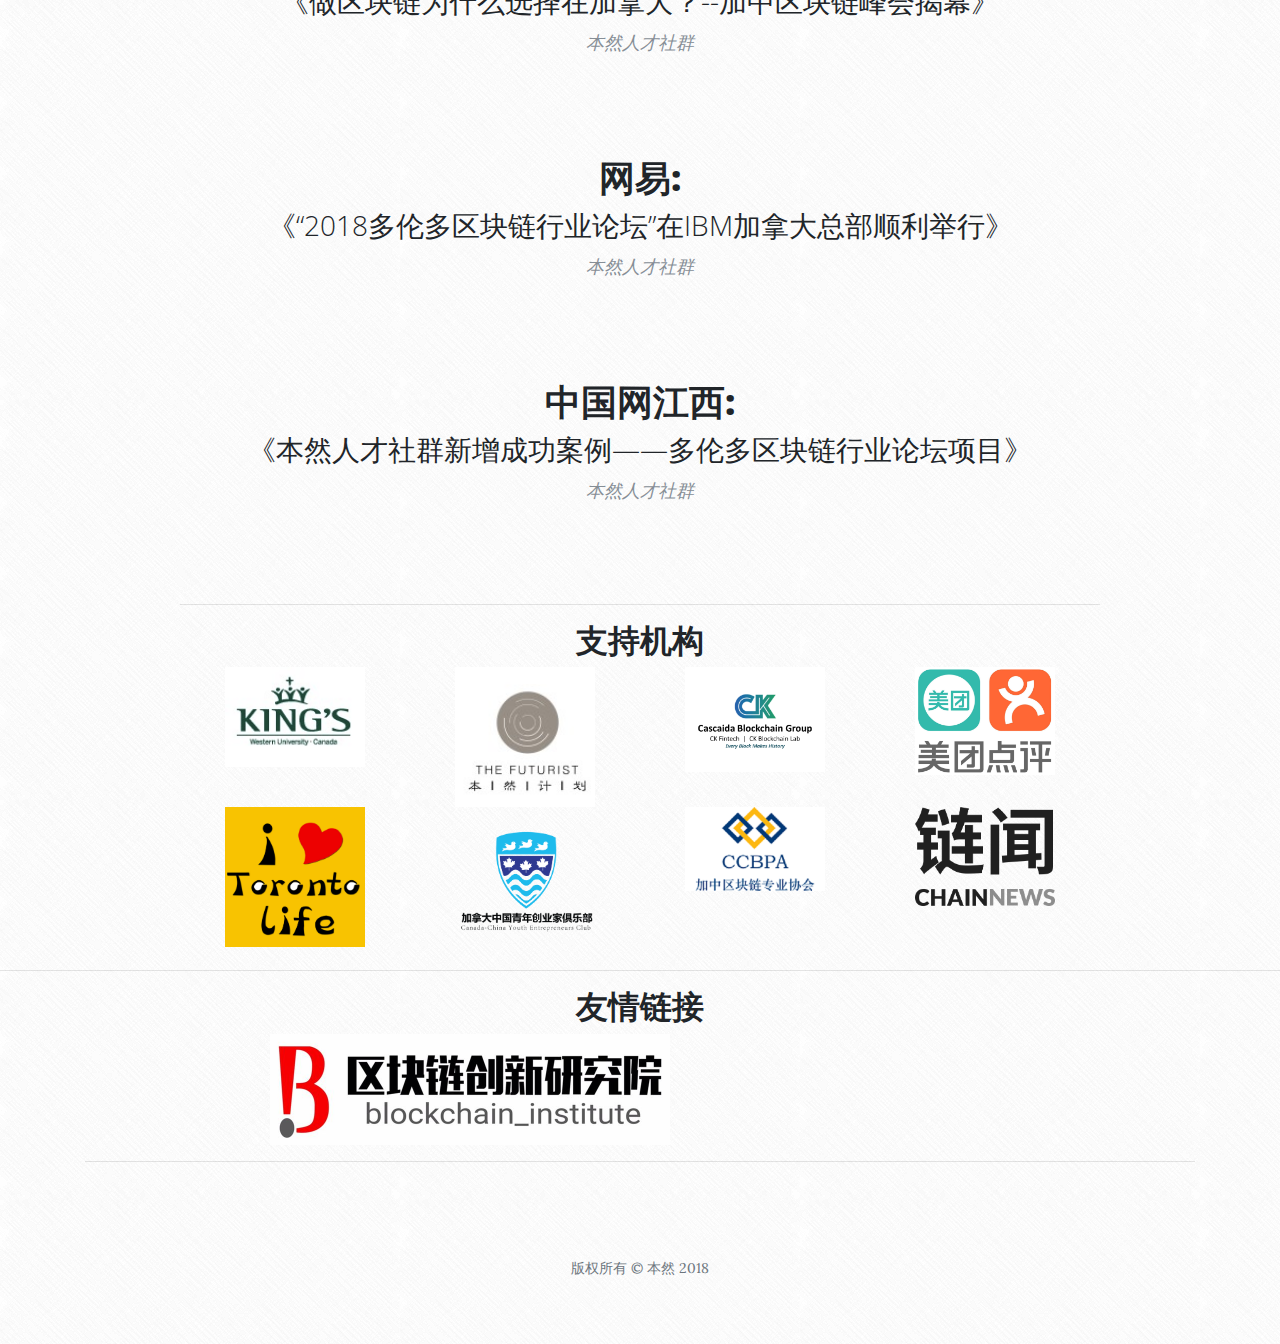
==== commit 0a06a26f: "change" ====
--- a/frontend/index.html
+++ b/frontend/index.html
@@ -248,7 +248,9 @@
     </h2>
     <div class="container">
         <div class="row">
-                <img class="mx-auto d-block" src="media/bcinstitute.jpg" alt="image link" href="http://bcinstitute.applinzi.com/">
+            <a href="http://bcinstitute.applinzi.com/">
+                <img class="mx-auto d-block" src="media/bcinstitute.jpg" alt="image link" style="max-width:50%">
+              </a>
           </div>
         <hr>
     </div>
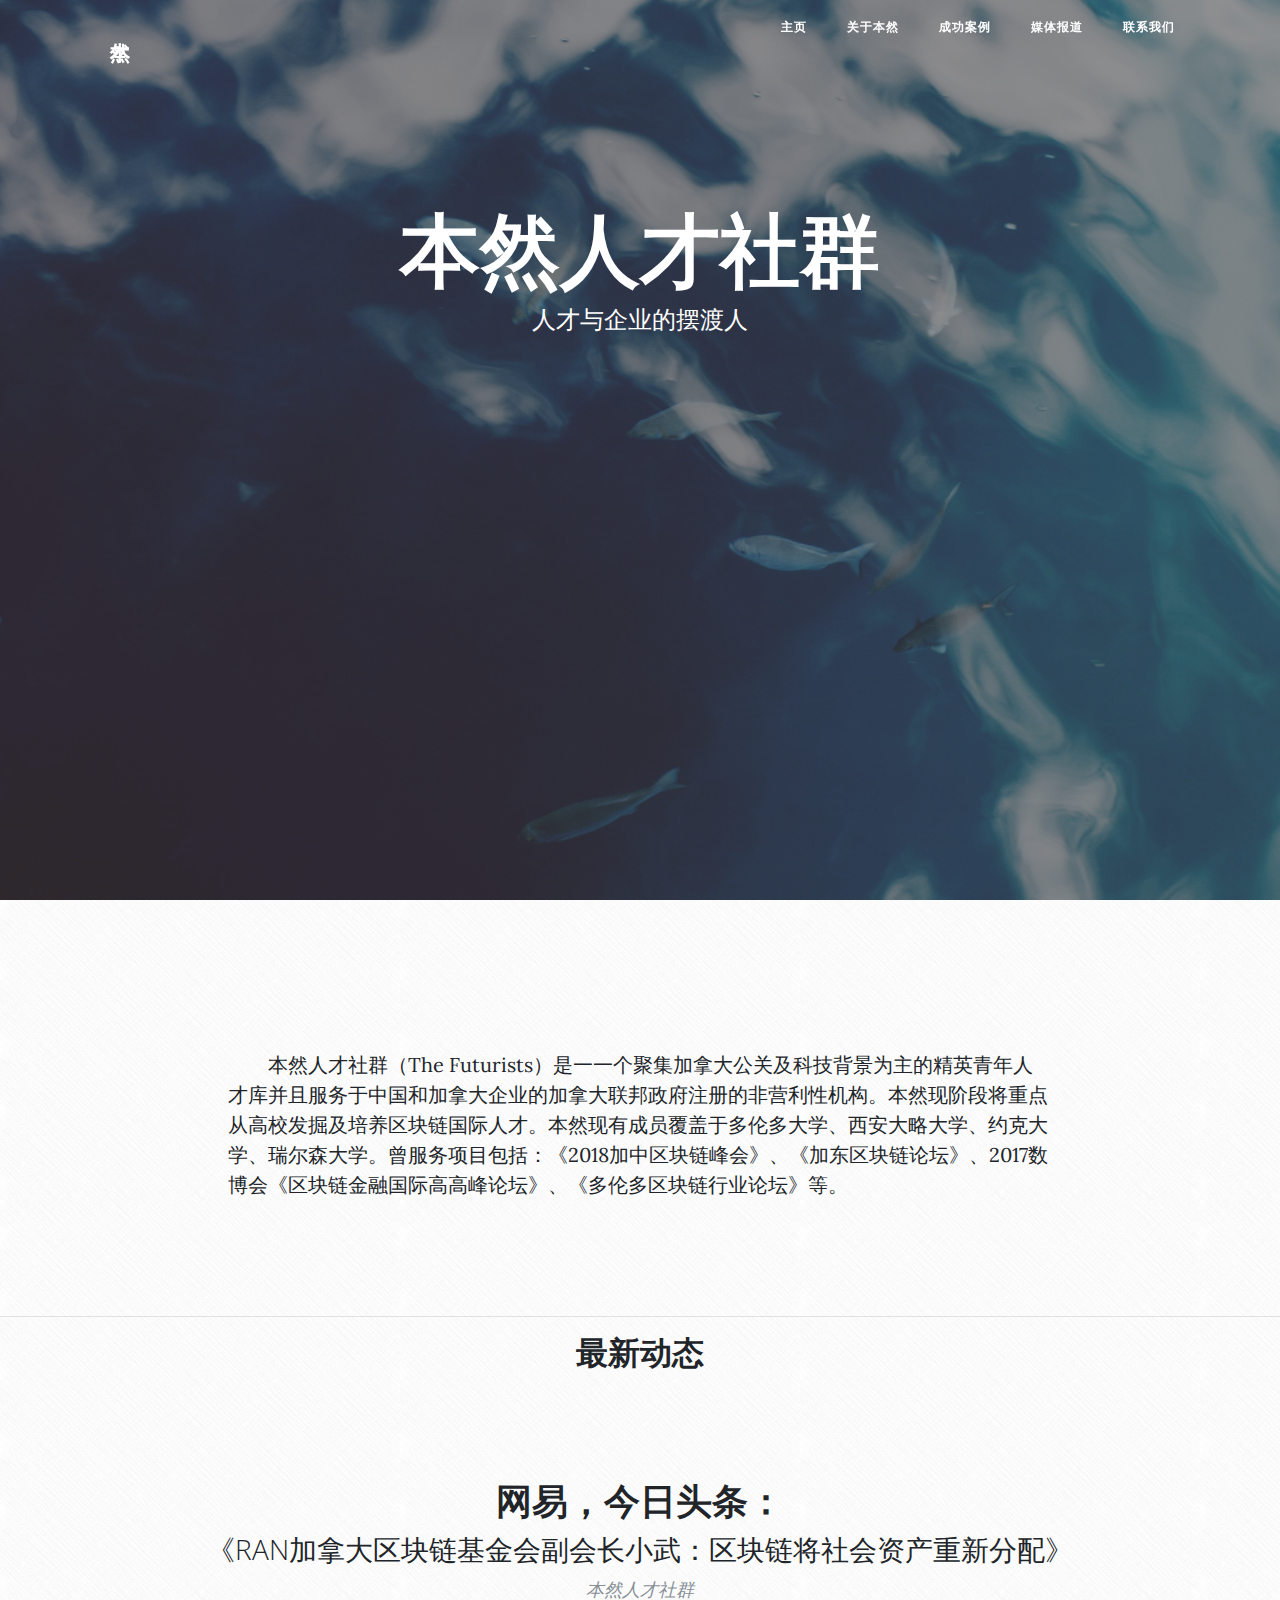
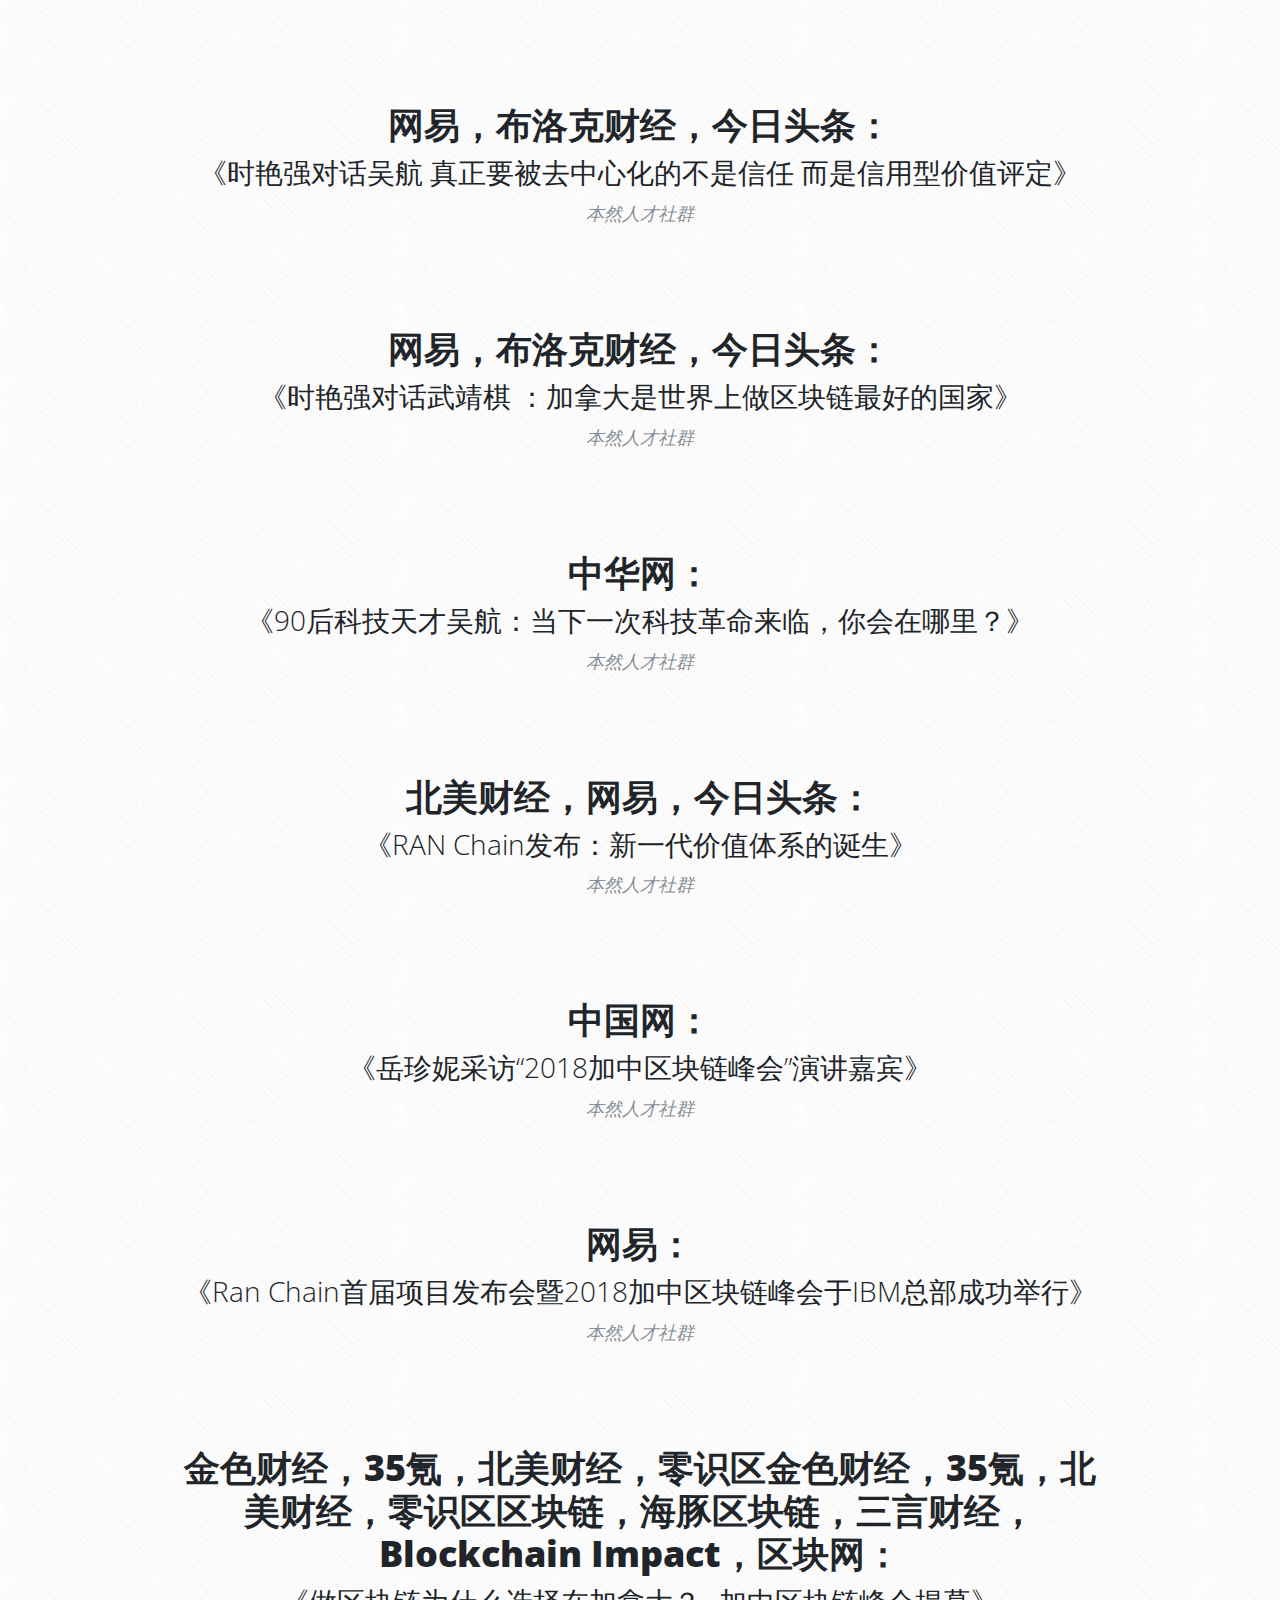
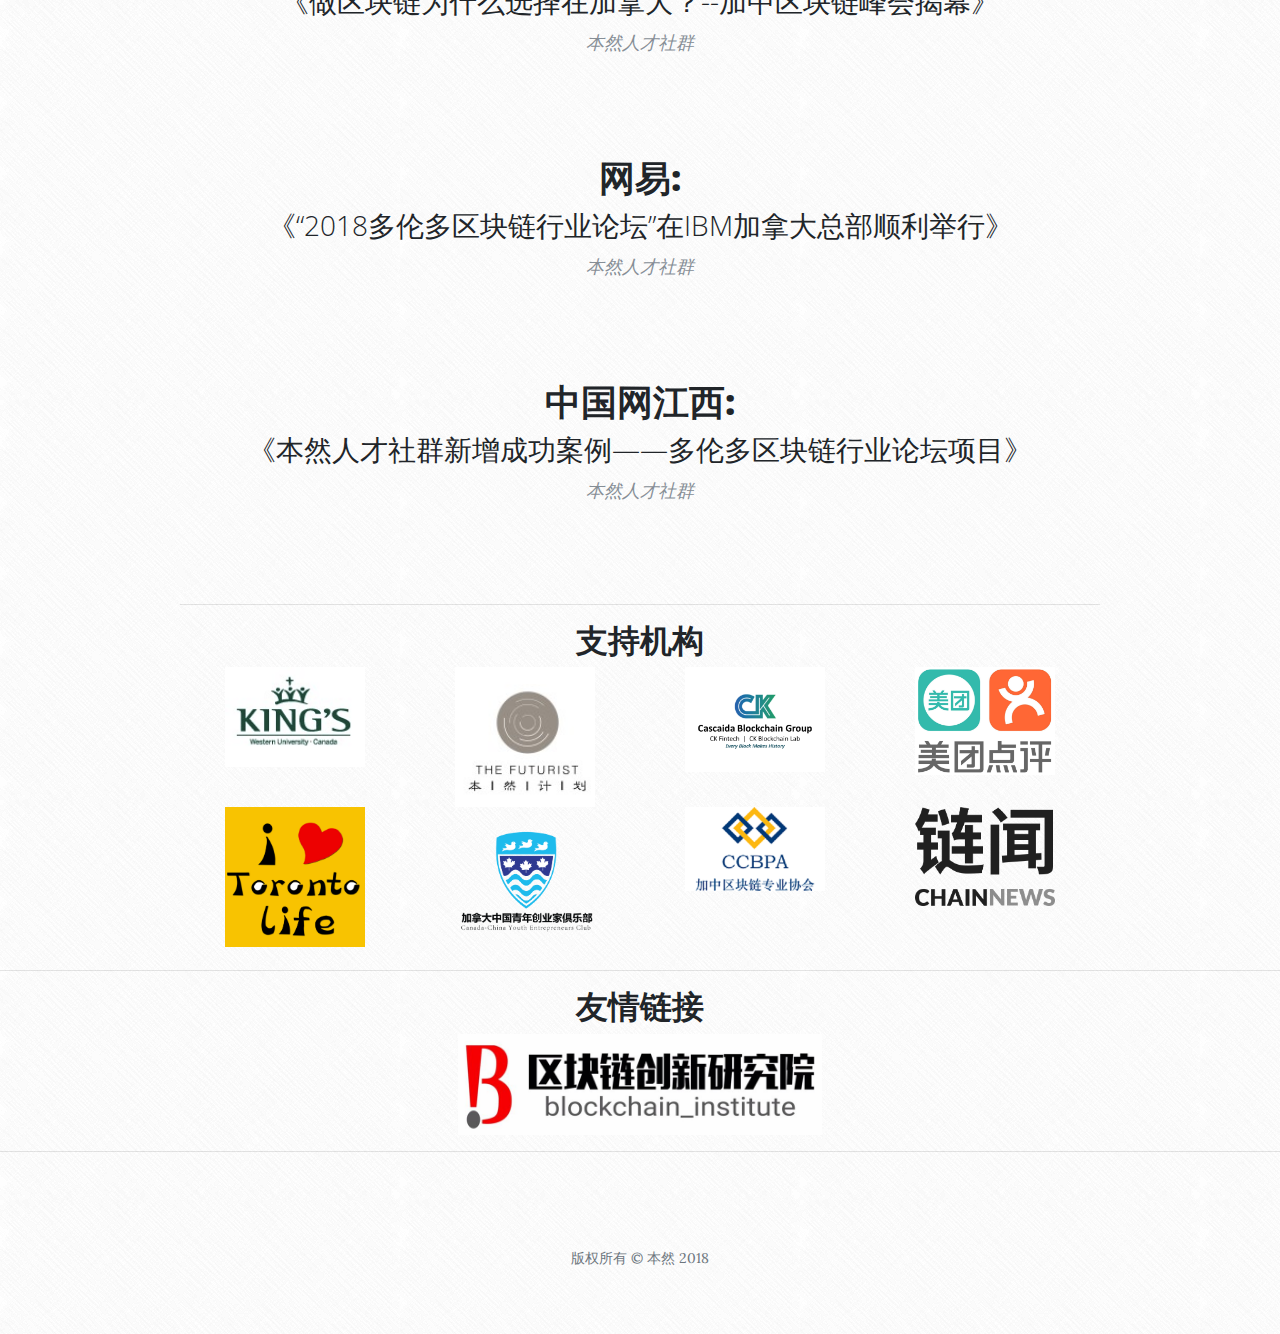
==== commit 9687effe: "a" ====
--- a/frontend/index.html
+++ b/frontend/index.html
@@ -248,13 +248,14 @@
     </h2>
     <div class="container">
         <div class="row">
+            <div class="col-lg-8 col-md-10 mx-auto">
             <a href="http://bcinstitute.applinzi.com/">
                 <img class="mx-auto d-block" src="media/bcinstitute.jpg" alt="image link" style="max-width:50%">
               </a>
-          </div>
-        <hr>
+            </div>
+        </div>
     </div>
-    
+    <hr>   
     <!-- Footer -->
     <footer>
       <div class="container">
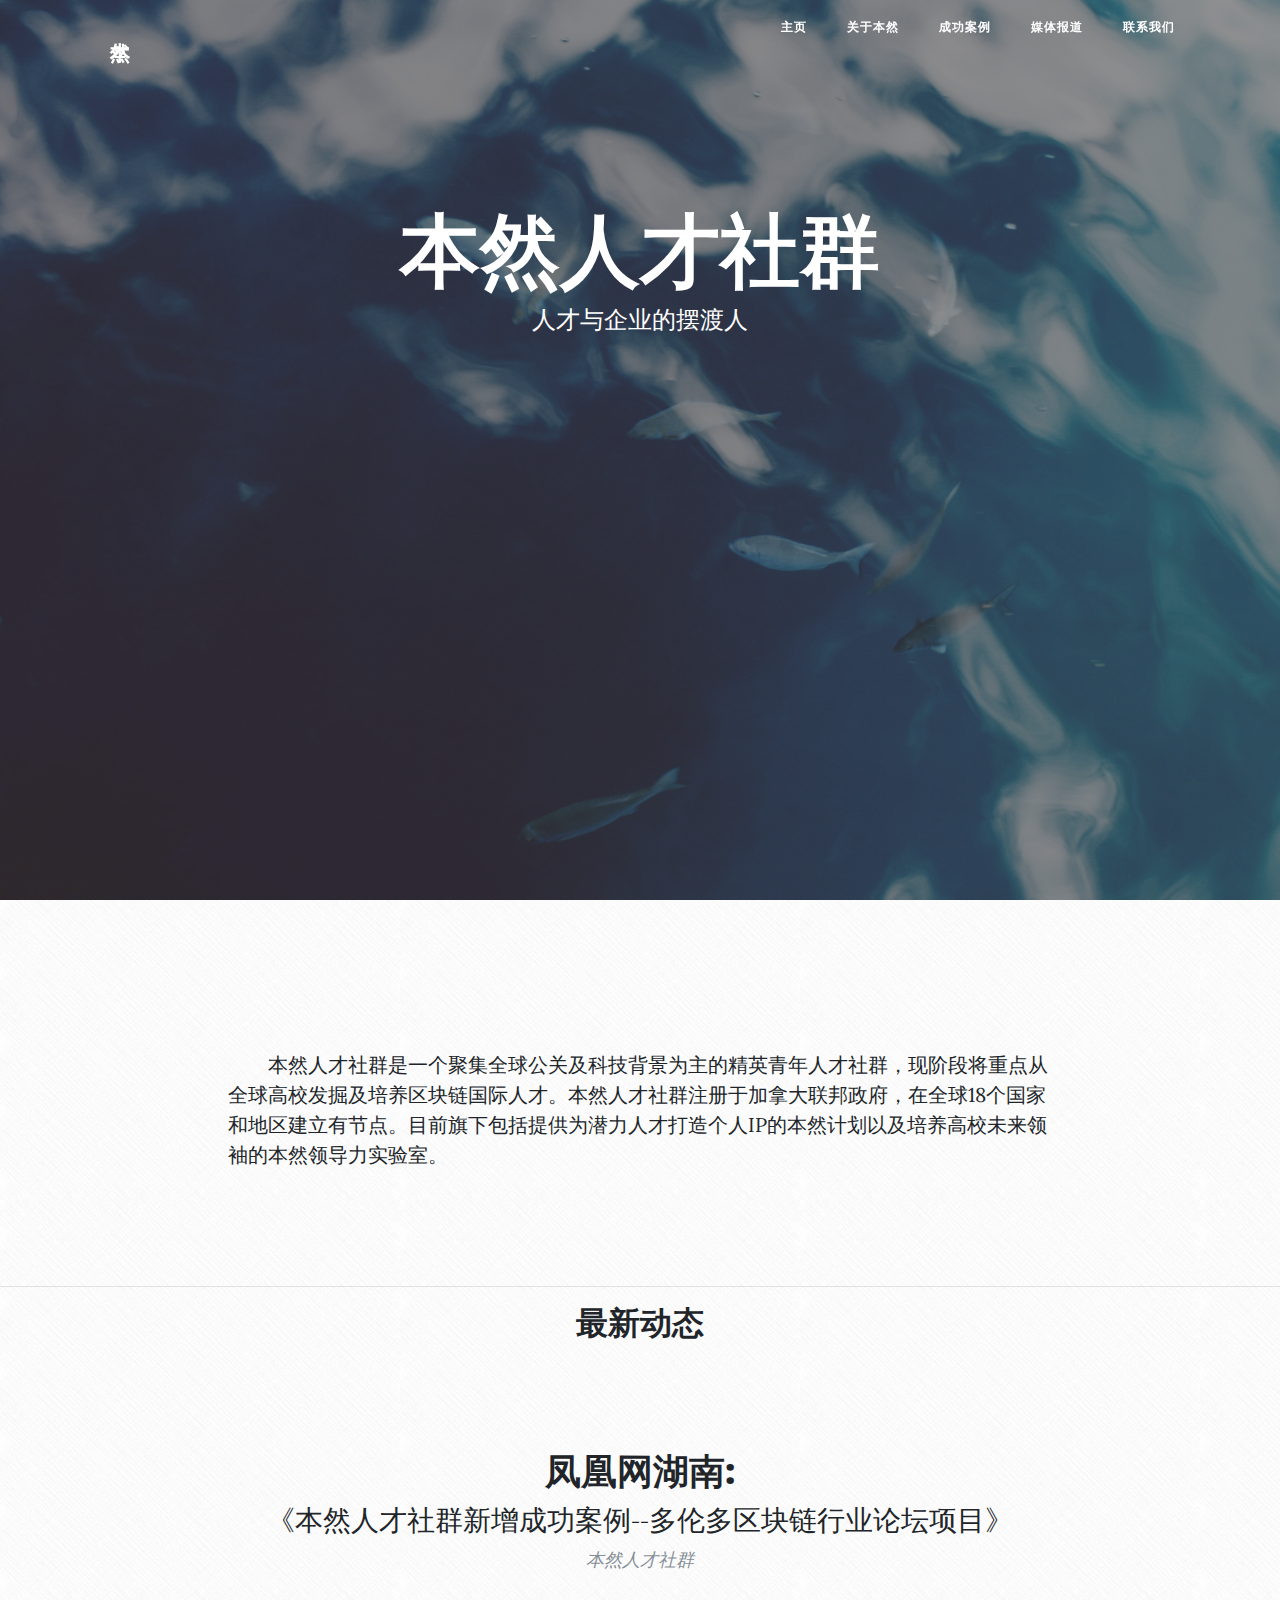
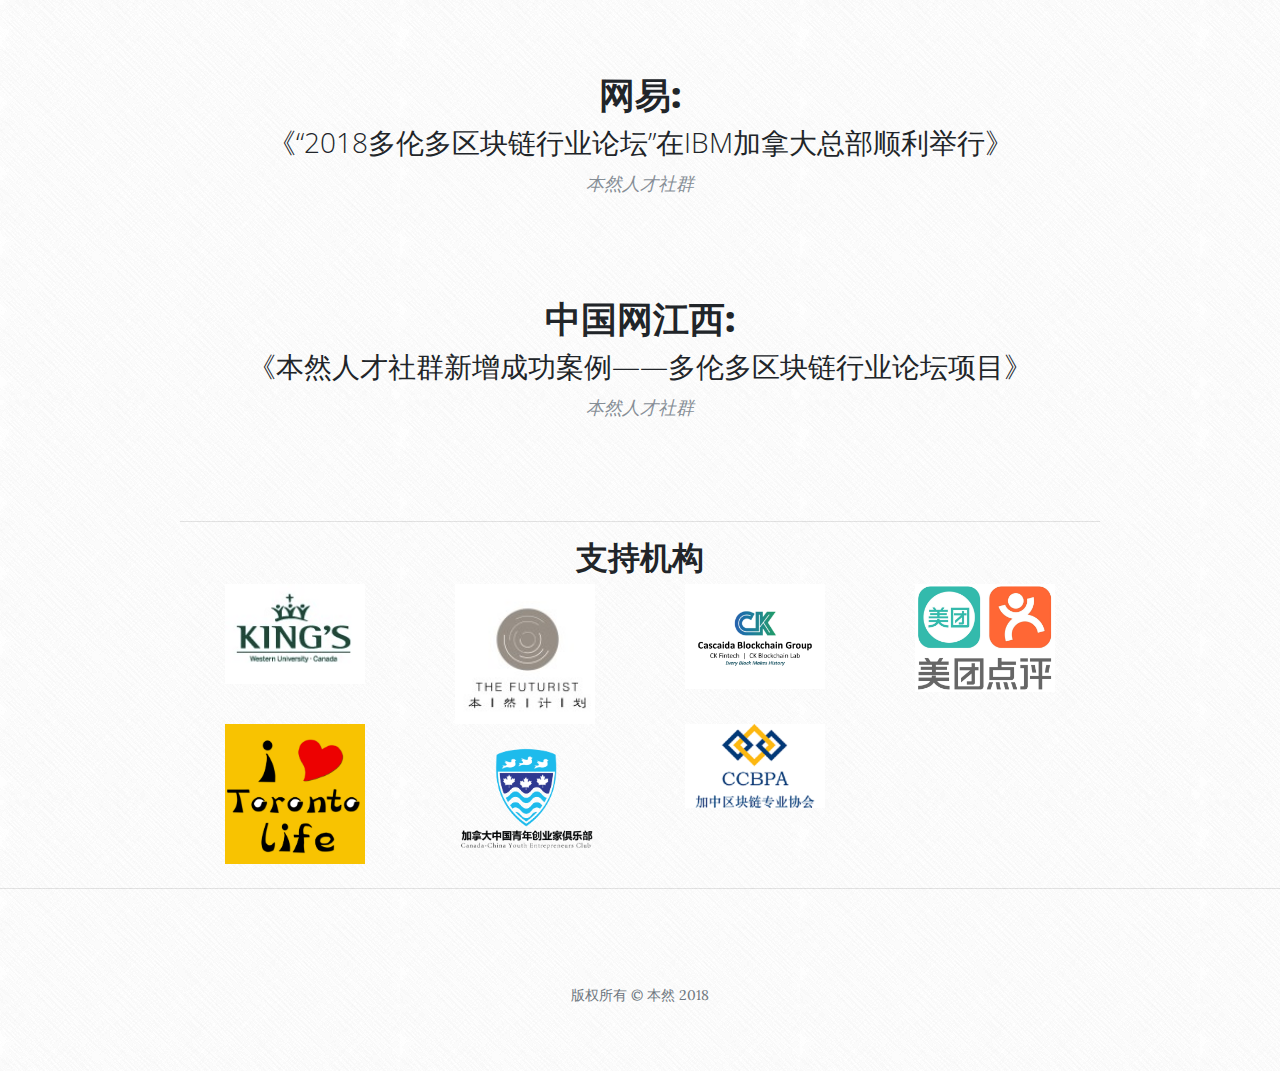
==== commit 6b7ab503: "change activity" ====
--- a/frontend/index.html
+++ b/frontend/index.html
@@ -74,7 +74,7 @@
     <div class="container-fluid bg-1">
       <div class="row">
         <div class="col-lg-8 col-md-10 mx-auto">
-          <div class="intro"> &nbsp;&nbsp;&nbsp;&nbsp;&nbsp;&nbsp;&nbsp;&nbsp;本然人才社群（The Futurists）是⼀一个聚集加拿⼤公关及科技背景为主的精英青年⼈才库并且服务于中国和加拿⼤企业的加拿⼤联邦政府注册的⾮营利性机构。本然现阶段将重点从⾼校发掘及培养区块链国际⼈才。本然现有成员覆盖于多伦多⼤学、⻄安⼤略⼤学、约克⼤学、瑞尔森⼤学。曾服务项⽬包括：《2018加中区块链峰会》、《加东区块链论坛》、2017数博会《区块链⾦融国际⾼高峰论坛》、《多伦多区块链⾏业论坛》等。</div>
+         <div class="intro"> &nbsp;&nbsp;&nbsp;&nbsp;&nbsp;&nbsp;&nbsp;&nbsp;本然人才社群是一个聚集全球公关及科技背景为主的精英青年人才社群，现阶段将重点从全球高校发掘及培养区块链国际人才。本然人才社群注册于加拿大联邦政府，在全球18个国家和地区建立有节点。目前旗下包括提供为潜力人才打造个人IP的本然计划以及培养高校未来领袖的本然领导力实验室。</div>
         </div>
         </div>
       </div>
@@ -87,107 +87,15 @@
       <div class="row">
         <div class="col-lg-10 col-md-10 mx-auto" style="text-align: center;">
           <div class="post-preview">
-            <a href="http://dy.163.com/v2/article/detail/DJ1UURMP0517WKTR.html">
+            <a href="http://hunan.ifeng.com/a/20180322/6451268_0.shtml">
               <h2 class="post-title">
-                网易，今日头条：
+                凤凰网湖南:
               </h2>
               <h3 class="post-subtitle">
-                《RAN加拿大区块链基金会副会长小武：区块链将社会资产重新分配》
+                《本然人才社群新增成功案例--多伦多区块链行业论坛项目》
               </h3>
             </a>
             <p class="post-meta">
-<!--               <a href="#">详细了解</a> -->
-              本然人才社群</p>
-          </div>
-          <div class="post-preview">
-            <a href="http://dy.163.com/v2/article/detail/DIRSURTD0517WKTR.html">
-              <h2 class="post-title">
-                网易，布洛克财经，今日头条：
-              </h2>
-              <h3 class="post-subtitle">
-                《时艳强对话吴航 真正要被去中心化的不是信任 而是信用型价值评定》
-              </h3>
-            </a>
-            <p class="post-meta">
-<!--               <a href="#">详细了解</a> -->
-              本然人才社群</p>
-          </div>
-          <div class="post-preview">
-            <a href="http://dy.163.com/v2/article/detail/DIOIL1E20517WKTR.html">
-              <h2 class="post-title">
-                网易，布洛克财经，今日头条：
-              </h2>
-              <h3 class="post-subtitle">
-                《时艳强对话武靖棋 ：加拿大是世界上做区块链最好的国家》
-              </h3>
-            </a>
-            <p class="post-meta">
-<!--               <a href="#">详细了解</a> -->
-              本然人才社群</p>
-          </div>
-          <div class="post-preview">
-            <a href="http://m.tech.china.com/tech/article/20180419/kejiyuan0326126596.html?from=timeline">
-              <h2 class="post-title">
-                中华网：
-              </h2>
-              <h3 class="post-subtitle">
-                《90后科技天才吴航：当下一次科技革命来临，你会在哪里？》
-              </h3>
-            </a>
-            <p class="post-meta">
-<!--               <a href="#">详细了解</a> -->
-              本然人才社群</p>
-          </div>
-          <div class="post-preview">
-            <a href="http://dy.163.com/v2/article/detail/DIRJP0Q80517WKTR.html">
-              <h2 class="post-title">
-               北美财经，网易，今日头条：
-              </h2>
-              <h3 class="post-subtitle">
-                《RAN Chain发布：新一代价值体系的诞生》
-              </h3>
-            </a>
-            <p class="post-meta">
-<!--               <a href="#">详细了解</a> -->
-              本然人才社群</p>
-          </div>
-          <div class="post-preview">
-            <a href="http://life.china.com.cn/m/view.php?aid=76055">
-              <h2 class="post-title">
-                中国网：
-              </h2>
-              <h3 class="post-subtitle">
-                《岳珍妮采访“2018加中区块链峰会”演讲嘉宾》
-              </h3>
-            </a>
-            <p class="post-meta">
-<!--               <a href="#">详细了解</a> -->
-              本然人才社群</p>
-          </div>
-          <div class="post-preview">
-            <a href="https://3g.163.com/local/article/DHOR8VE30432990J.html?from=groupmessage">
-              <h2 class="post-title">
-                网易：
-              </h2>
-              <h3 class="post-subtitle">
-                《Ran Chain首届项目发布会暨2018加中区块链峰会于IBM总部成功举行》
-              </h3>
-            </a>
-            <p class="post-meta">
-<!--               <a href="#">详细了解</a> -->
-              本然人才社群</p>
-          </div>
-          <div class="post-preview">
-            <a href="https://www.jinse.com/blockchain/191775.html">
-              <h2 class="post-title">
-                金色财经，35氪，北美财经，零识区金色财经，35氪，北美财经，零识区区块链，海豚区块链，三言财经，Blockchain Impact，区块网：
-              </h2>
-              <h3 class="post-subtitle">
-                《做区块链为什么选择在加拿大？--加中区块链峰会揭幕》
-              </h3>
-            </a>
-            <p class="post-meta">
-<!--               <a href="#">详细了解</a> -->
               本然人才社群</p>
           </div>
           <div class="post-preview">
@@ -235,7 +143,6 @@
                 <div class="col-xs-6 col-sm-3" style="text-align: center;"><img class="img-fluid" src="media/torontolifelogo.jpg" alt=""></div>
                 <div class="col-xs-6 col-sm-3" style="text-align: center;"><img class="img-fluid" src="media/teenlogo.png" alt=""></div>
                 <div class="col-xs-6 col-sm-3" style="text-align: center;"><img class="img-fluid" src="media/ccbpalogo.png" alt=""></div>
-                <div class="col-xs-6 col-sm-3" style="text-align: center;"><img class="img-fluid" src="media/lianwen.png" alt=""></div>
               </div>
           </div>
         </div>
@@ -243,19 +150,7 @@
     </div>
 
     <hr>
-    <h2 class="post-title">
-      友情链接
-    </h2>
-    <div class="container">
-        <div class="row">
-            <div class="col-lg-8 col-md-10 mx-auto">
-            <a href="http://bcinstitute.applinzi.com/">
-                <img class="mx-auto d-block" src="media/bcinstitute.jpg" alt="image link" style="max-width:50%">
-              </a>
-            </div>
-        </div>
-    </div>
-    <hr>   
+
     <!-- Footer -->
     <footer>
       <div class="container">
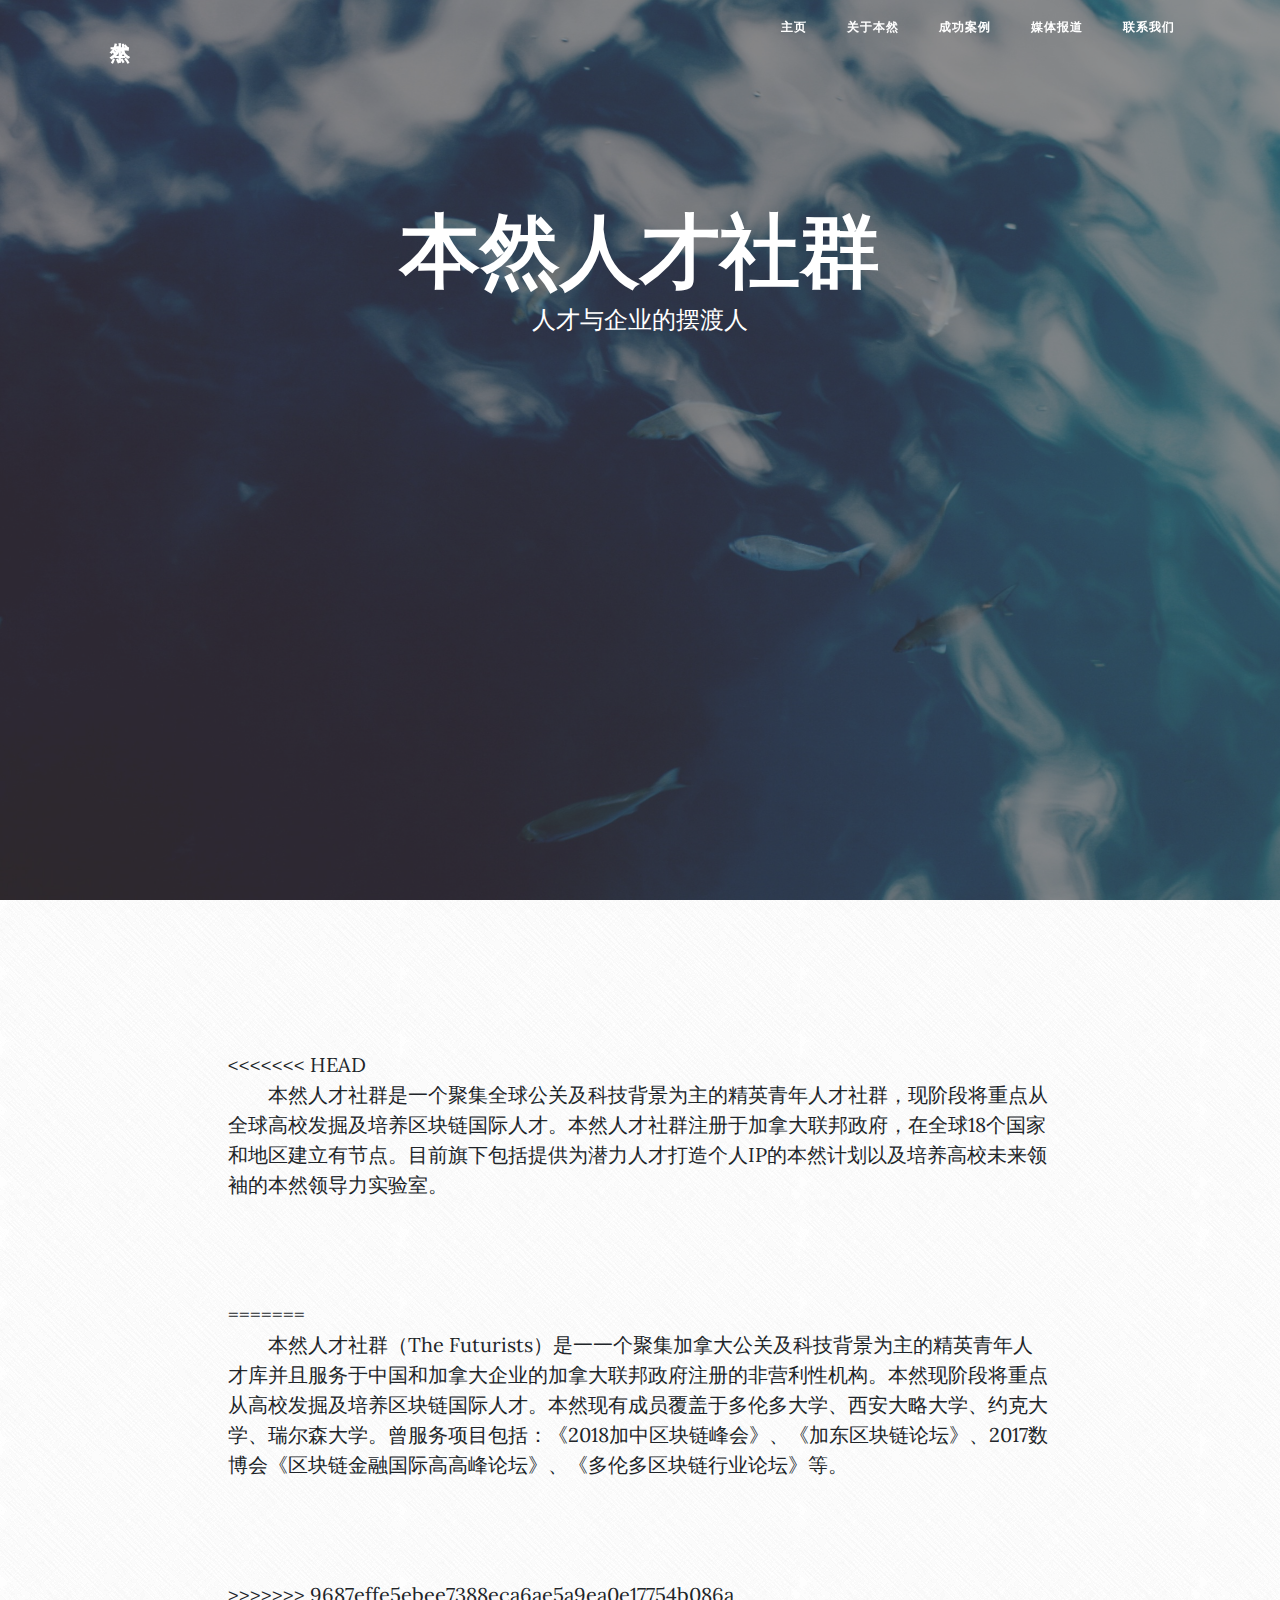
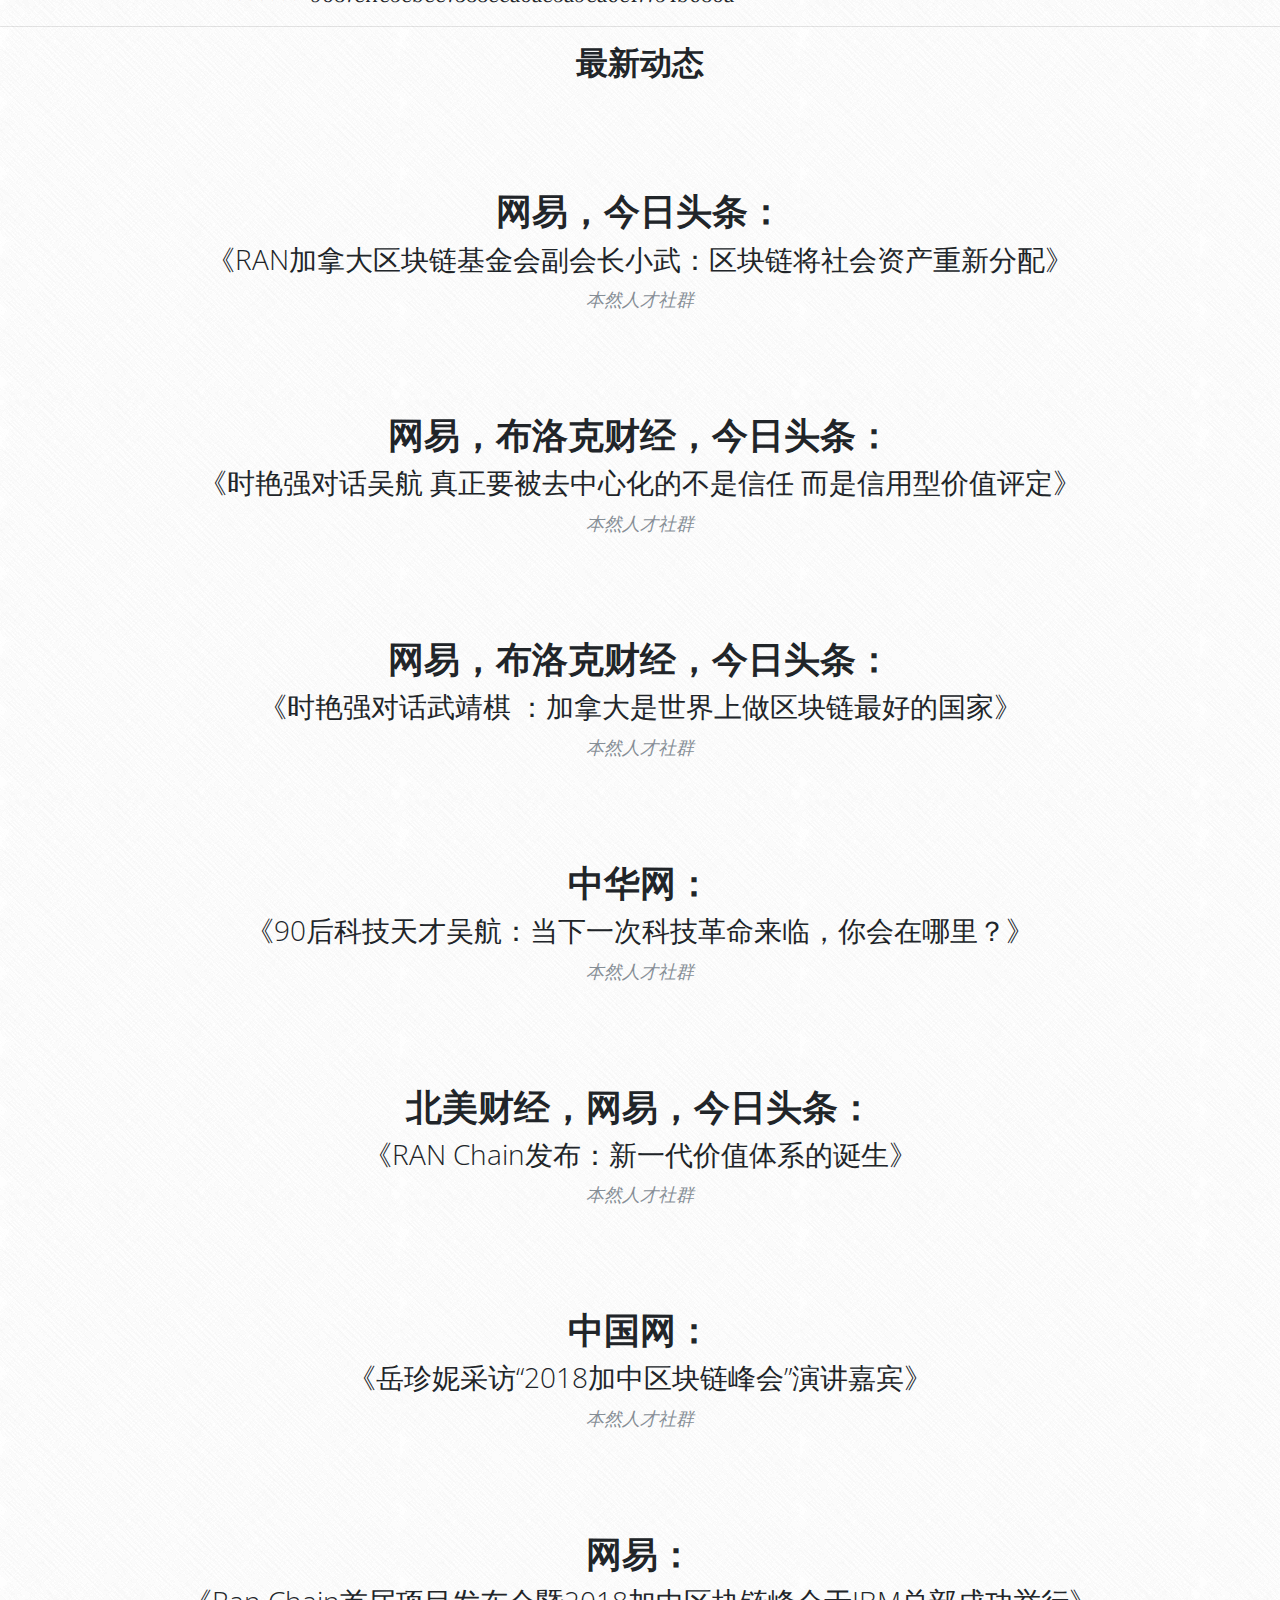
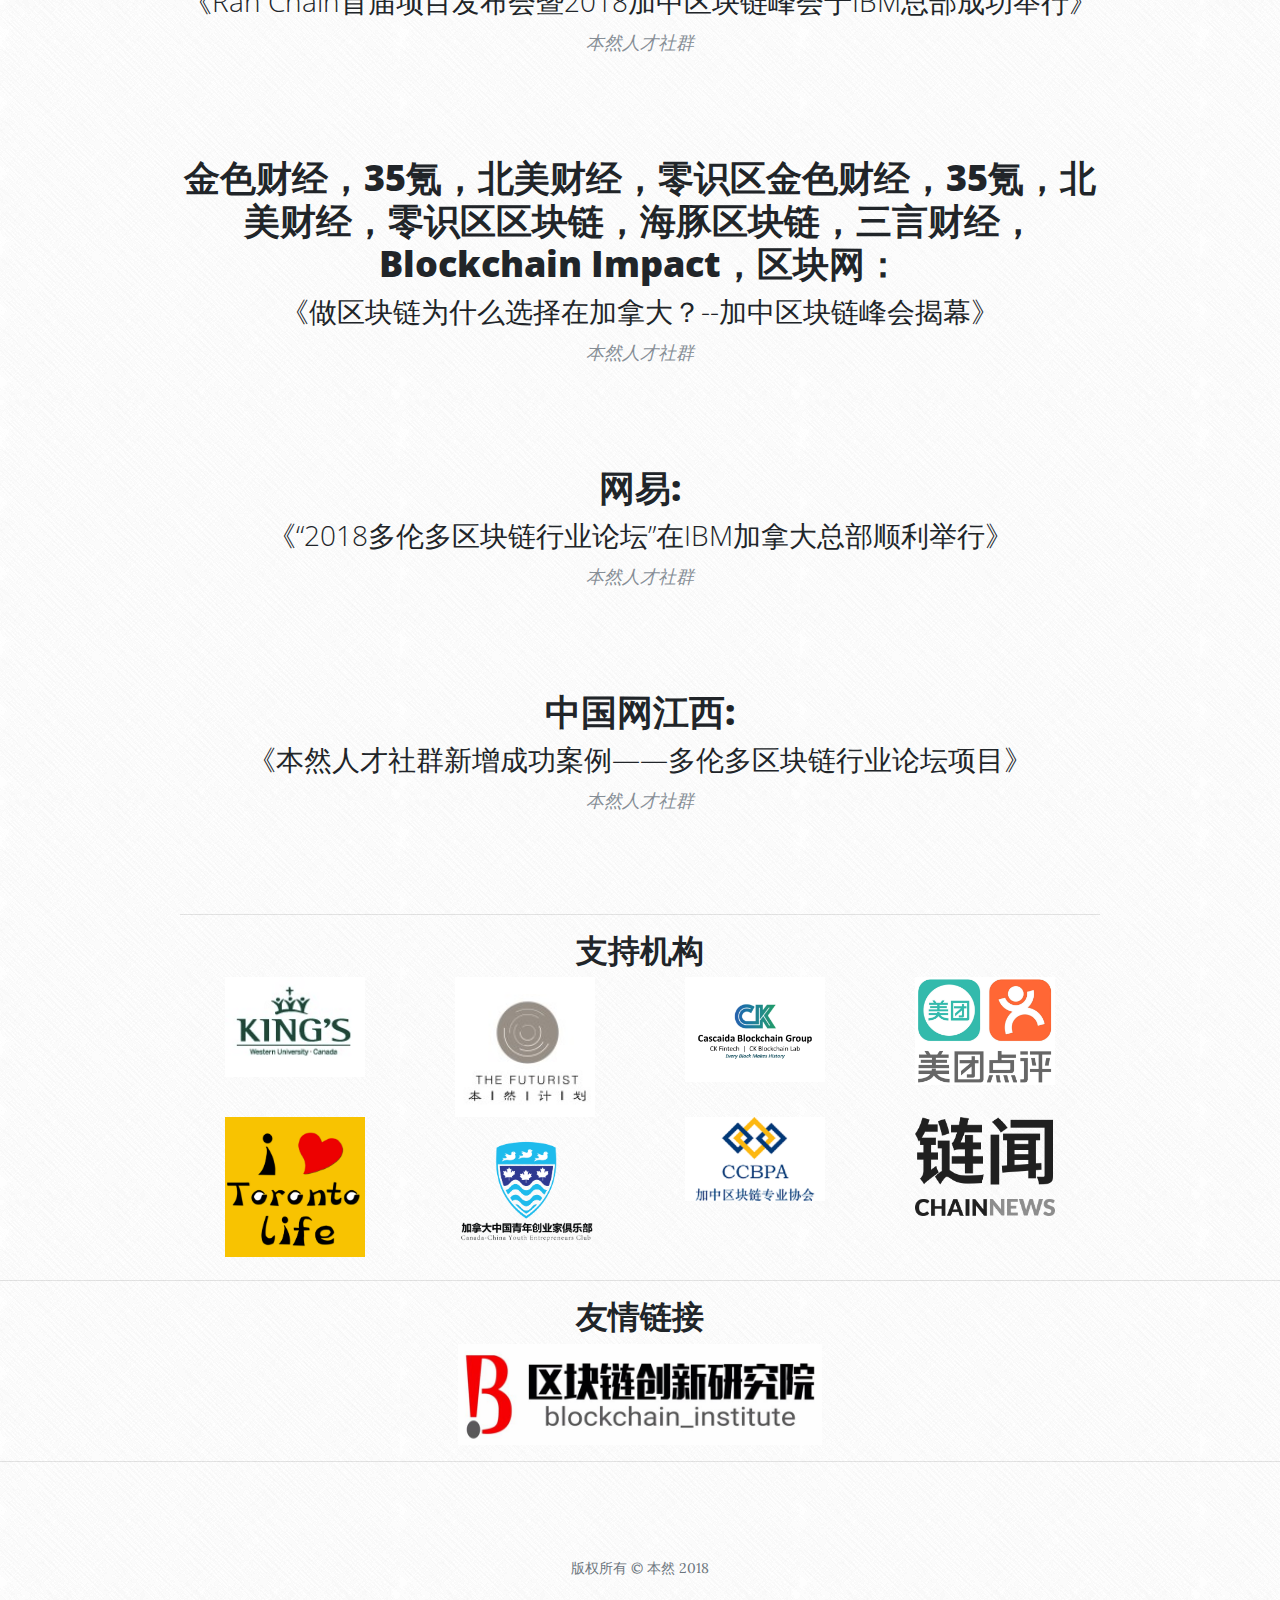
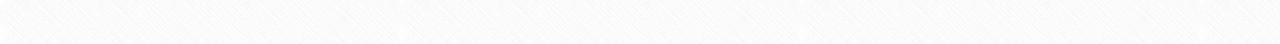
==== commit 9d7c1fc3: "Merge branch 'change' of https://github.com/lijerrymagic/benranweb into change" ====
--- a/frontend/index.html
+++ b/frontend/index.html
@@ -74,7 +74,11 @@
     <div class="container-fluid bg-1">
       <div class="row">
         <div class="col-lg-8 col-md-10 mx-auto">
+<<<<<<< HEAD
          <div class="intro"> &nbsp;&nbsp;&nbsp;&nbsp;&nbsp;&nbsp;&nbsp;&nbsp;本然人才社群是一个聚集全球公关及科技背景为主的精英青年人才社群，现阶段将重点从全球高校发掘及培养区块链国际人才。本然人才社群注册于加拿大联邦政府，在全球18个国家和地区建立有节点。目前旗下包括提供为潜力人才打造个人IP的本然计划以及培养高校未来领袖的本然领导力实验室。</div>
+=======
+          <div class="intro"> &nbsp;&nbsp;&nbsp;&nbsp;&nbsp;&nbsp;&nbsp;&nbsp;本然人才社群（The Futurists）是⼀一个聚集加拿⼤公关及科技背景为主的精英青年⼈才库并且服务于中国和加拿⼤企业的加拿⼤联邦政府注册的⾮营利性机构。本然现阶段将重点从⾼校发掘及培养区块链国际⼈才。本然现有成员覆盖于多伦多⼤学、⻄安⼤略⼤学、约克⼤学、瑞尔森⼤学。曾服务项⽬包括：《2018加中区块链峰会》、《加东区块链论坛》、2017数博会《区块链⾦融国际⾼高峰论坛》、《多伦多区块链⾏业论坛》等。</div>
+>>>>>>> 9687effe5ebee7388eca6ae5a9ea0e17754b086a
         </div>
         </div>
       </div>
@@ -87,15 +91,107 @@
       <div class="row">
         <div class="col-lg-10 col-md-10 mx-auto" style="text-align: center;">
           <div class="post-preview">
-            <a href="http://hunan.ifeng.com/a/20180322/6451268_0.shtml">
-              <h2 class="post-title">
-                凤凰网湖南:
-              </h2>
-              <h3 class="post-subtitle">
-                《本然人才社群新增成功案例--多伦多区块链行业论坛项目》
-              </h3>
-            </a>
-            <p class="post-meta">
+            <a href="http://dy.163.com/v2/article/detail/DJ1UURMP0517WKTR.html">
+              <h2 class="post-title">
+                网易，今日头条：
+              </h2>
+              <h3 class="post-subtitle">
+                《RAN加拿大区块链基金会副会长小武：区块链将社会资产重新分配》
+              </h3>
+            </a>
+            <p class="post-meta">
+<!--               <a href="#">详细了解</a> -->
+              本然人才社群</p>
+          </div>
+          <div class="post-preview">
+            <a href="http://dy.163.com/v2/article/detail/DIRSURTD0517WKTR.html">
+              <h2 class="post-title">
+                网易，布洛克财经，今日头条：
+              </h2>
+              <h3 class="post-subtitle">
+                《时艳强对话吴航 真正要被去中心化的不是信任 而是信用型价值评定》
+              </h3>
+            </a>
+            <p class="post-meta">
+<!--               <a href="#">详细了解</a> -->
+              本然人才社群</p>
+          </div>
+          <div class="post-preview">
+            <a href="http://dy.163.com/v2/article/detail/DIOIL1E20517WKTR.html">
+              <h2 class="post-title">
+                网易，布洛克财经，今日头条：
+              </h2>
+              <h3 class="post-subtitle">
+                《时艳强对话武靖棋 ：加拿大是世界上做区块链最好的国家》
+              </h3>
+            </a>
+            <p class="post-meta">
+<!--               <a href="#">详细了解</a> -->
+              本然人才社群</p>
+          </div>
+          <div class="post-preview">
+            <a href="http://m.tech.china.com/tech/article/20180419/kejiyuan0326126596.html?from=timeline">
+              <h2 class="post-title">
+                中华网：
+              </h2>
+              <h3 class="post-subtitle">
+                《90后科技天才吴航：当下一次科技革命来临，你会在哪里？》
+              </h3>
+            </a>
+            <p class="post-meta">
+<!--               <a href="#">详细了解</a> -->
+              本然人才社群</p>
+          </div>
+          <div class="post-preview">
+            <a href="http://dy.163.com/v2/article/detail/DIRJP0Q80517WKTR.html">
+              <h2 class="post-title">
+               北美财经，网易，今日头条：
+              </h2>
+              <h3 class="post-subtitle">
+                《RAN Chain发布：新一代价值体系的诞生》
+              </h3>
+            </a>
+            <p class="post-meta">
+<!--               <a href="#">详细了解</a> -->
+              本然人才社群</p>
+          </div>
+          <div class="post-preview">
+            <a href="http://life.china.com.cn/m/view.php?aid=76055">
+              <h2 class="post-title">
+                中国网：
+              </h2>
+              <h3 class="post-subtitle">
+                《岳珍妮采访“2018加中区块链峰会”演讲嘉宾》
+              </h3>
+            </a>
+            <p class="post-meta">
+<!--               <a href="#">详细了解</a> -->
+              本然人才社群</p>
+          </div>
+          <div class="post-preview">
+            <a href="https://3g.163.com/local/article/DHOR8VE30432990J.html?from=groupmessage">
+              <h2 class="post-title">
+                网易：
+              </h2>
+              <h3 class="post-subtitle">
+                《Ran Chain首届项目发布会暨2018加中区块链峰会于IBM总部成功举行》
+              </h3>
+            </a>
+            <p class="post-meta">
+<!--               <a href="#">详细了解</a> -->
+              本然人才社群</p>
+          </div>
+          <div class="post-preview">
+            <a href="https://www.jinse.com/blockchain/191775.html">
+              <h2 class="post-title">
+                金色财经，35氪，北美财经，零识区金色财经，35氪，北美财经，零识区区块链，海豚区块链，三言财经，Blockchain Impact，区块网：
+              </h2>
+              <h3 class="post-subtitle">
+                《做区块链为什么选择在加拿大？--加中区块链峰会揭幕》
+              </h3>
+            </a>
+            <p class="post-meta">
+<!--               <a href="#">详细了解</a> -->
               本然人才社群</p>
           </div>
           <div class="post-preview">
@@ -143,6 +239,7 @@
                 <div class="col-xs-6 col-sm-3" style="text-align: center;"><img class="img-fluid" src="media/torontolifelogo.jpg" alt=""></div>
                 <div class="col-xs-6 col-sm-3" style="text-align: center;"><img class="img-fluid" src="media/teenlogo.png" alt=""></div>
                 <div class="col-xs-6 col-sm-3" style="text-align: center;"><img class="img-fluid" src="media/ccbpalogo.png" alt=""></div>
+                <div class="col-xs-6 col-sm-3" style="text-align: center;"><img class="img-fluid" src="media/lianwen.png" alt=""></div>
               </div>
           </div>
         </div>
@@ -150,7 +247,19 @@
     </div>
 
     <hr>
-
+    <h2 class="post-title">
+      友情链接
+    </h2>
+    <div class="container">
+        <div class="row">
+            <div class="col-lg-8 col-md-10 mx-auto">
+            <a href="http://bcinstitute.applinzi.com/">
+                <img class="mx-auto d-block" src="media/bcinstitute.jpg" alt="image link" style="max-width:50%">
+              </a>
+            </div>
+        </div>
+    </div>
+    <hr>   
     <!-- Footer -->
     <footer>
       <div class="container">
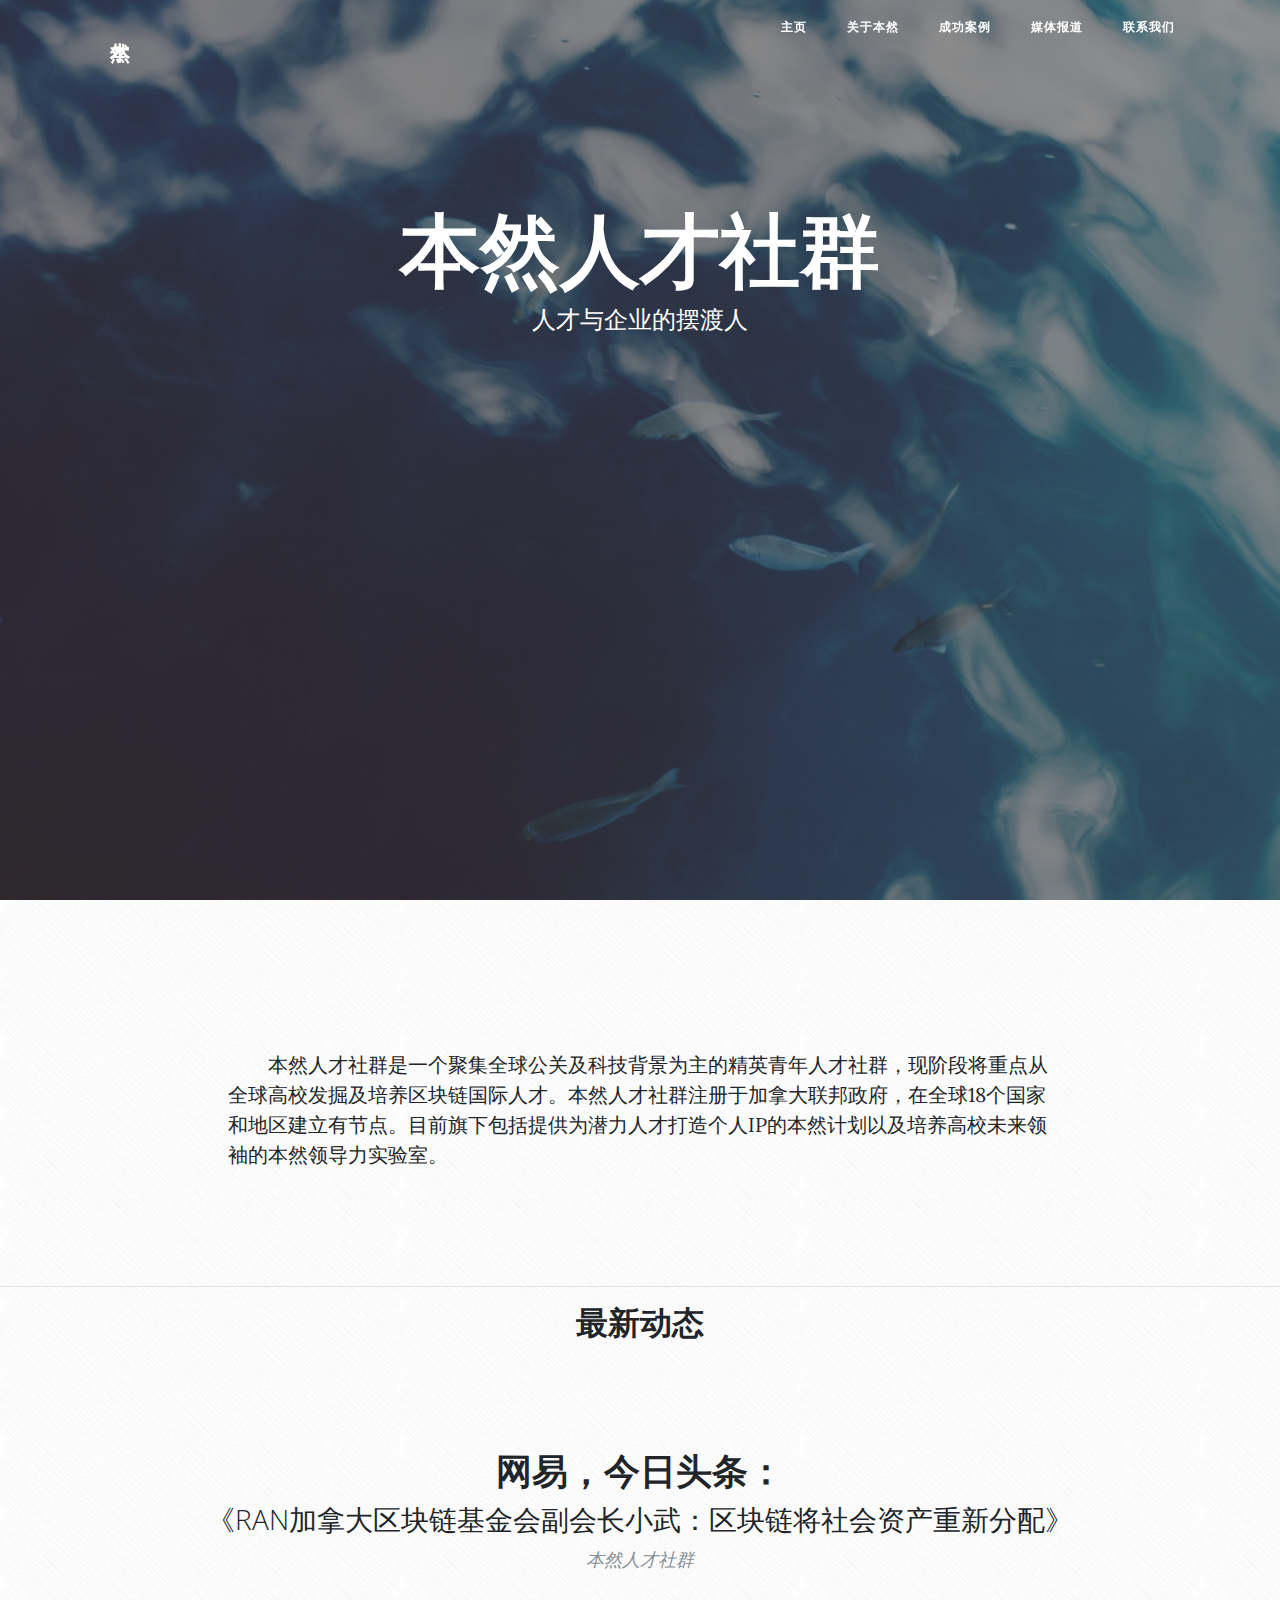
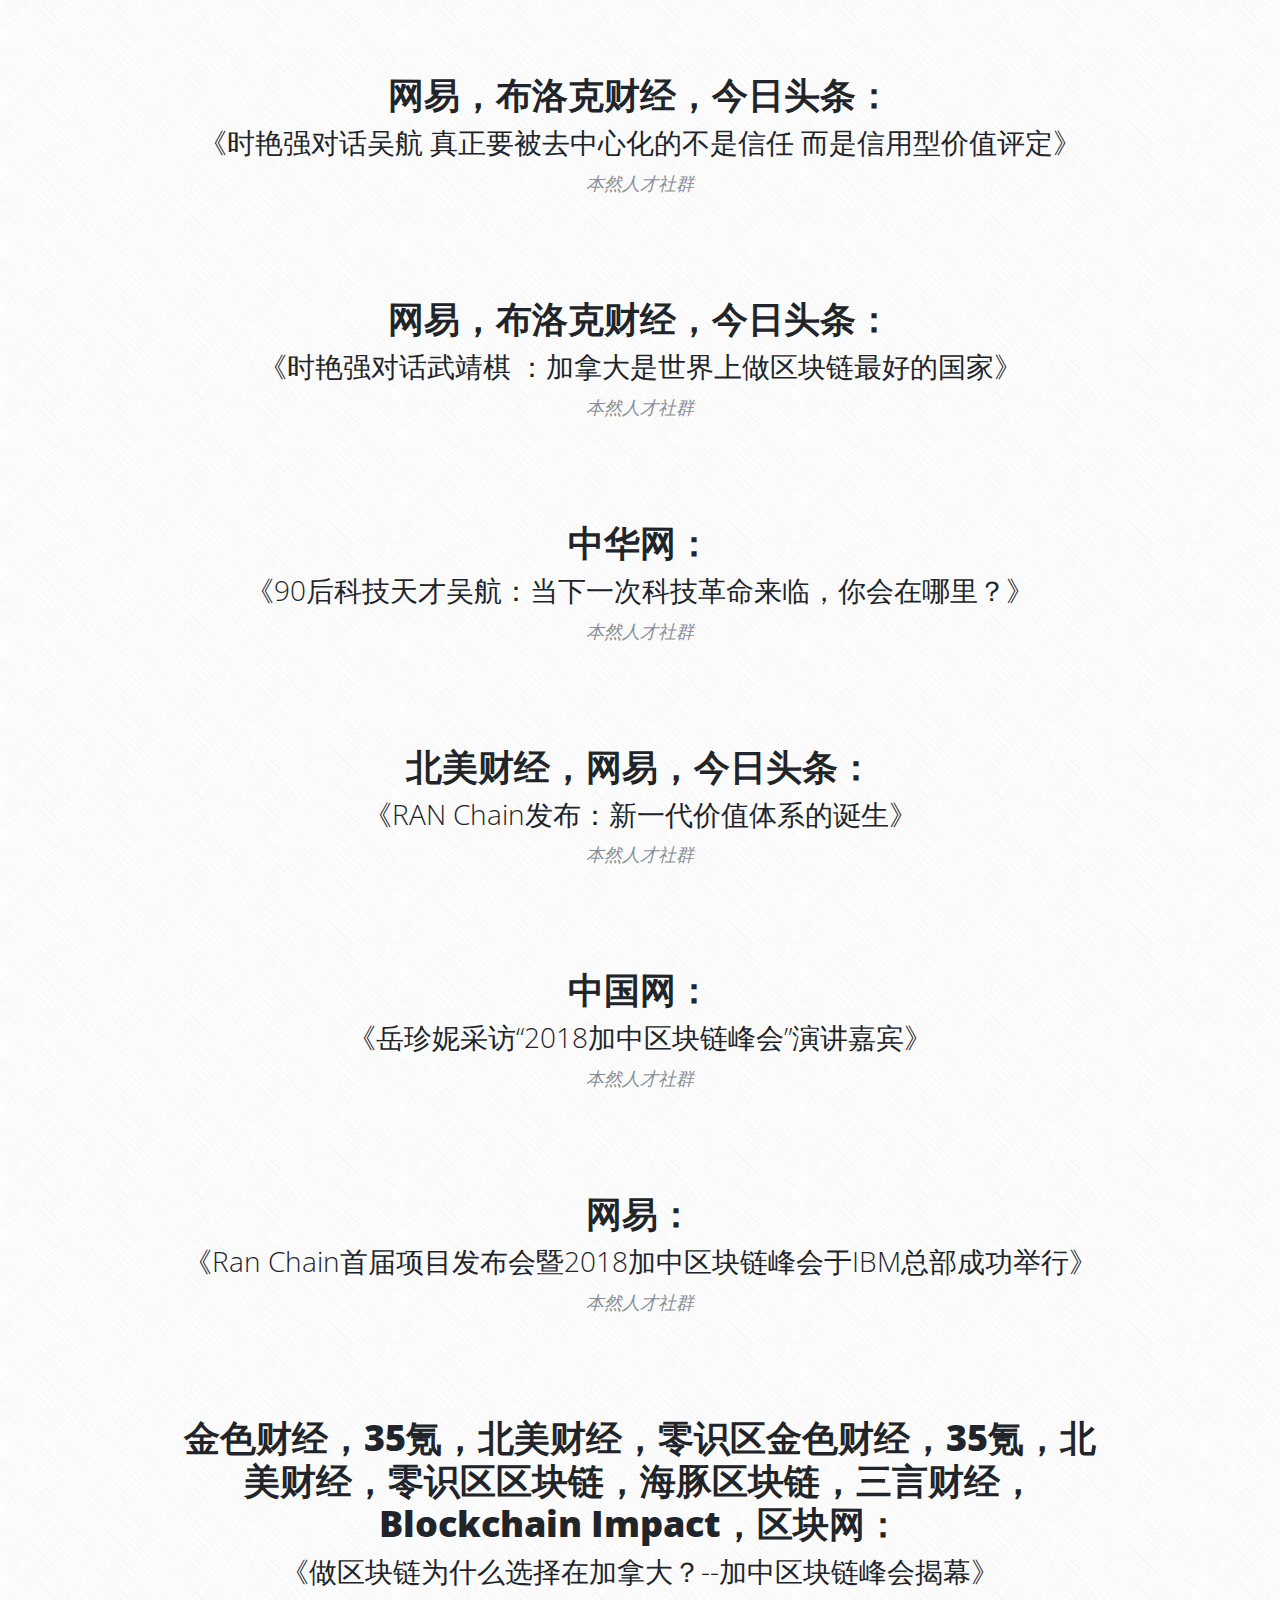
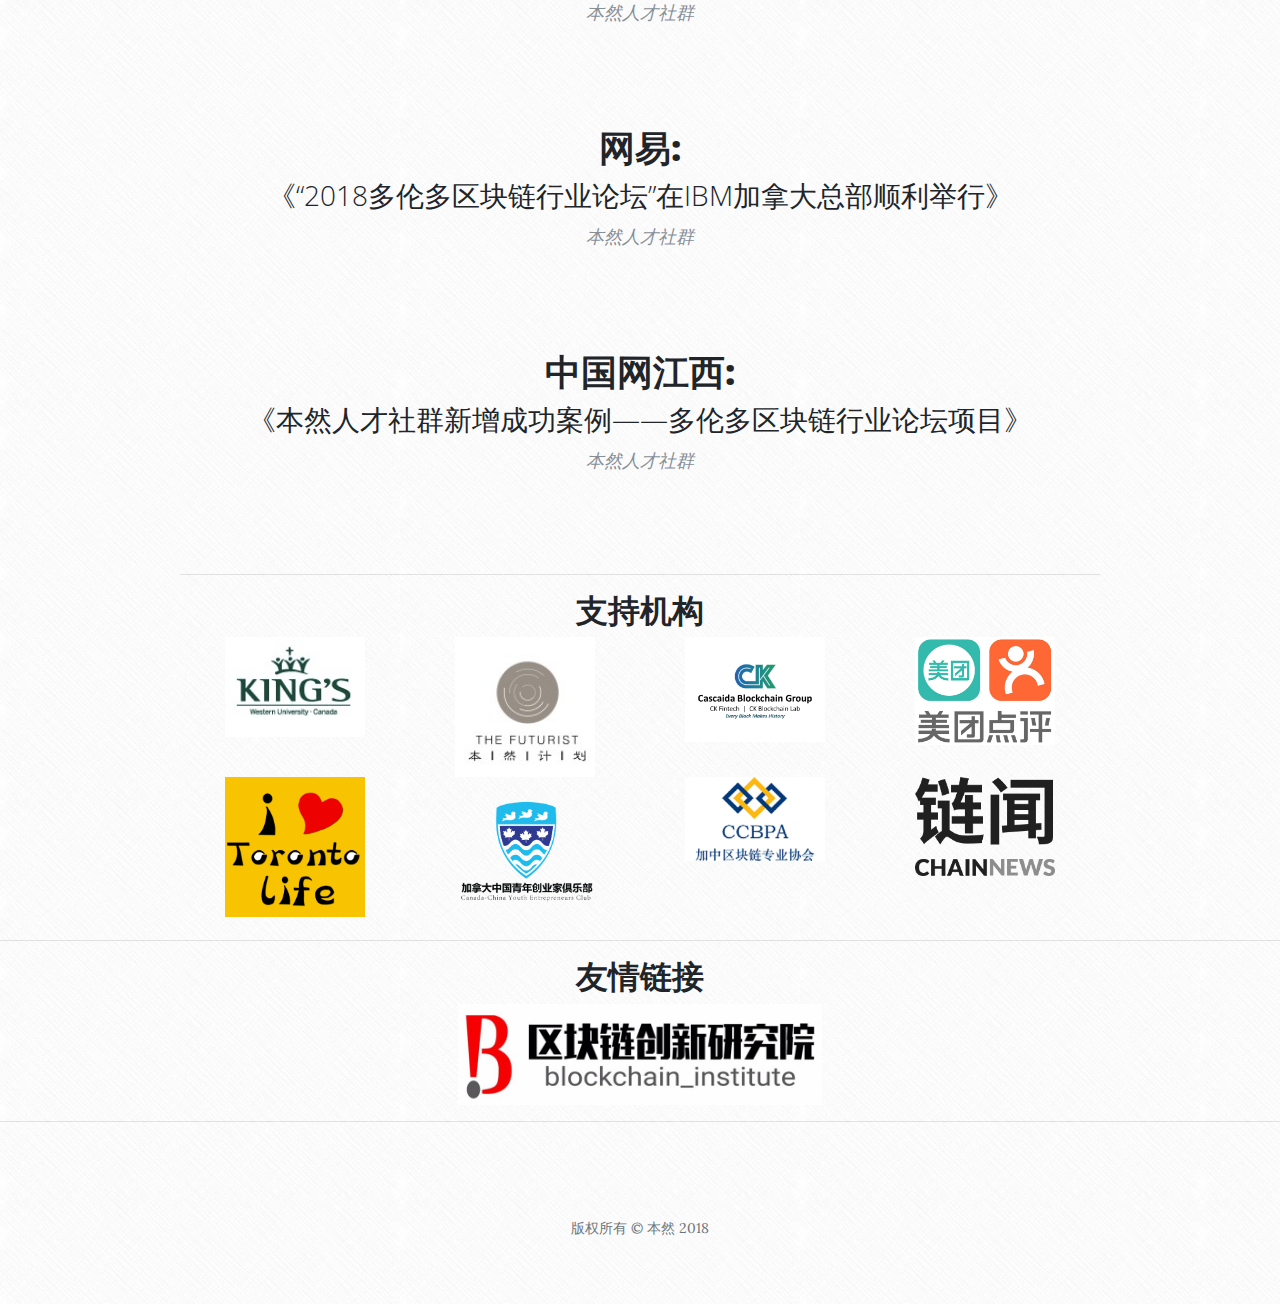
==== commit 99152676: "change" ====
--- a/frontend/index.html
+++ b/frontend/index.html
@@ -74,11 +74,7 @@
     <div class="container-fluid bg-1">
       <div class="row">
         <div class="col-lg-8 col-md-10 mx-auto">
-<<<<<<< HEAD
          <div class="intro"> &nbsp;&nbsp;&nbsp;&nbsp;&nbsp;&nbsp;&nbsp;&nbsp;本然人才社群是一个聚集全球公关及科技背景为主的精英青年人才社群，现阶段将重点从全球高校发掘及培养区块链国际人才。本然人才社群注册于加拿大联邦政府，在全球18个国家和地区建立有节点。目前旗下包括提供为潜力人才打造个人IP的本然计划以及培养高校未来领袖的本然领导力实验室。</div>
-=======
-          <div class="intro"> &nbsp;&nbsp;&nbsp;&nbsp;&nbsp;&nbsp;&nbsp;&nbsp;本然人才社群（The Futurists）是⼀一个聚集加拿⼤公关及科技背景为主的精英青年⼈才库并且服务于中国和加拿⼤企业的加拿⼤联邦政府注册的⾮营利性机构。本然现阶段将重点从⾼校发掘及培养区块链国际⼈才。本然现有成员覆盖于多伦多⼤学、⻄安⼤略⼤学、约克⼤学、瑞尔森⼤学。曾服务项⽬包括：《2018加中区块链峰会》、《加东区块链论坛》、2017数博会《区块链⾦融国际⾼高峰论坛》、《多伦多区块链⾏业论坛》等。</div>
->>>>>>> 9687effe5ebee7388eca6ae5a9ea0e17754b086a
         </div>
         </div>
       </div>
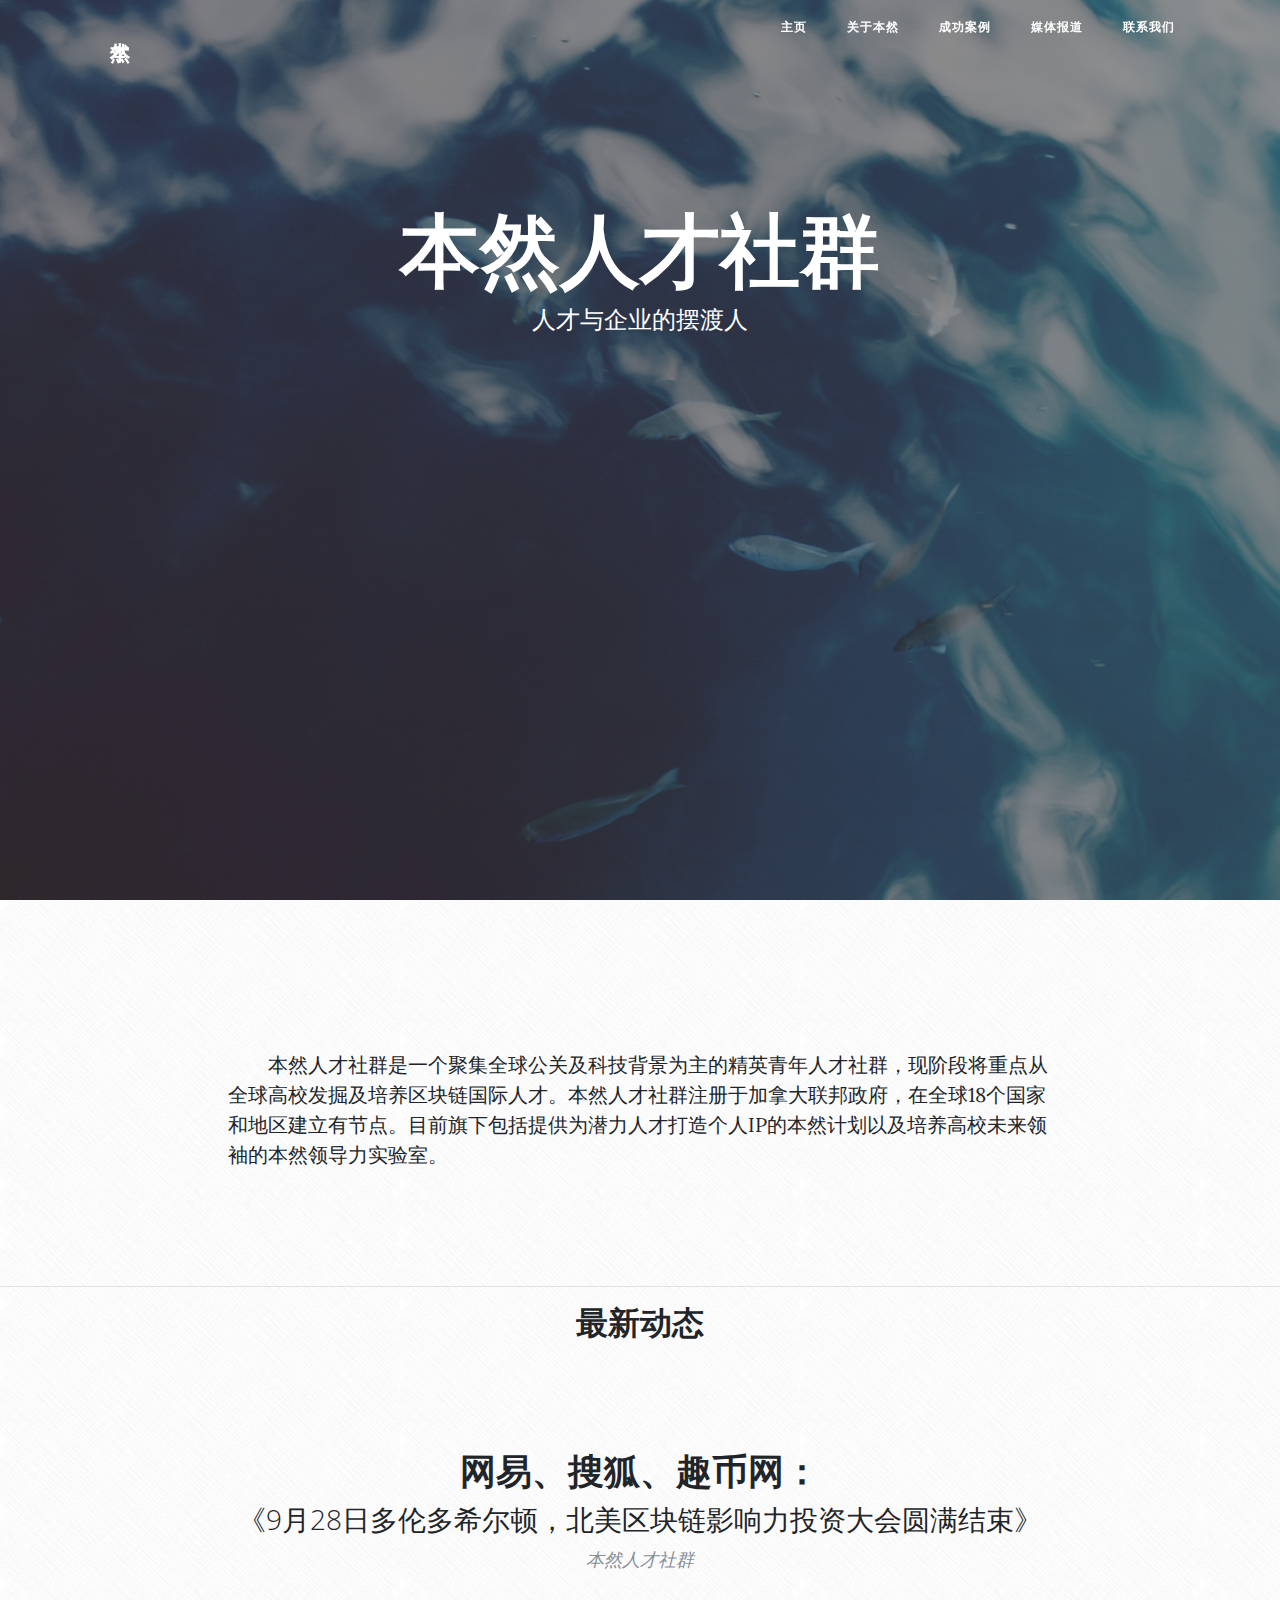
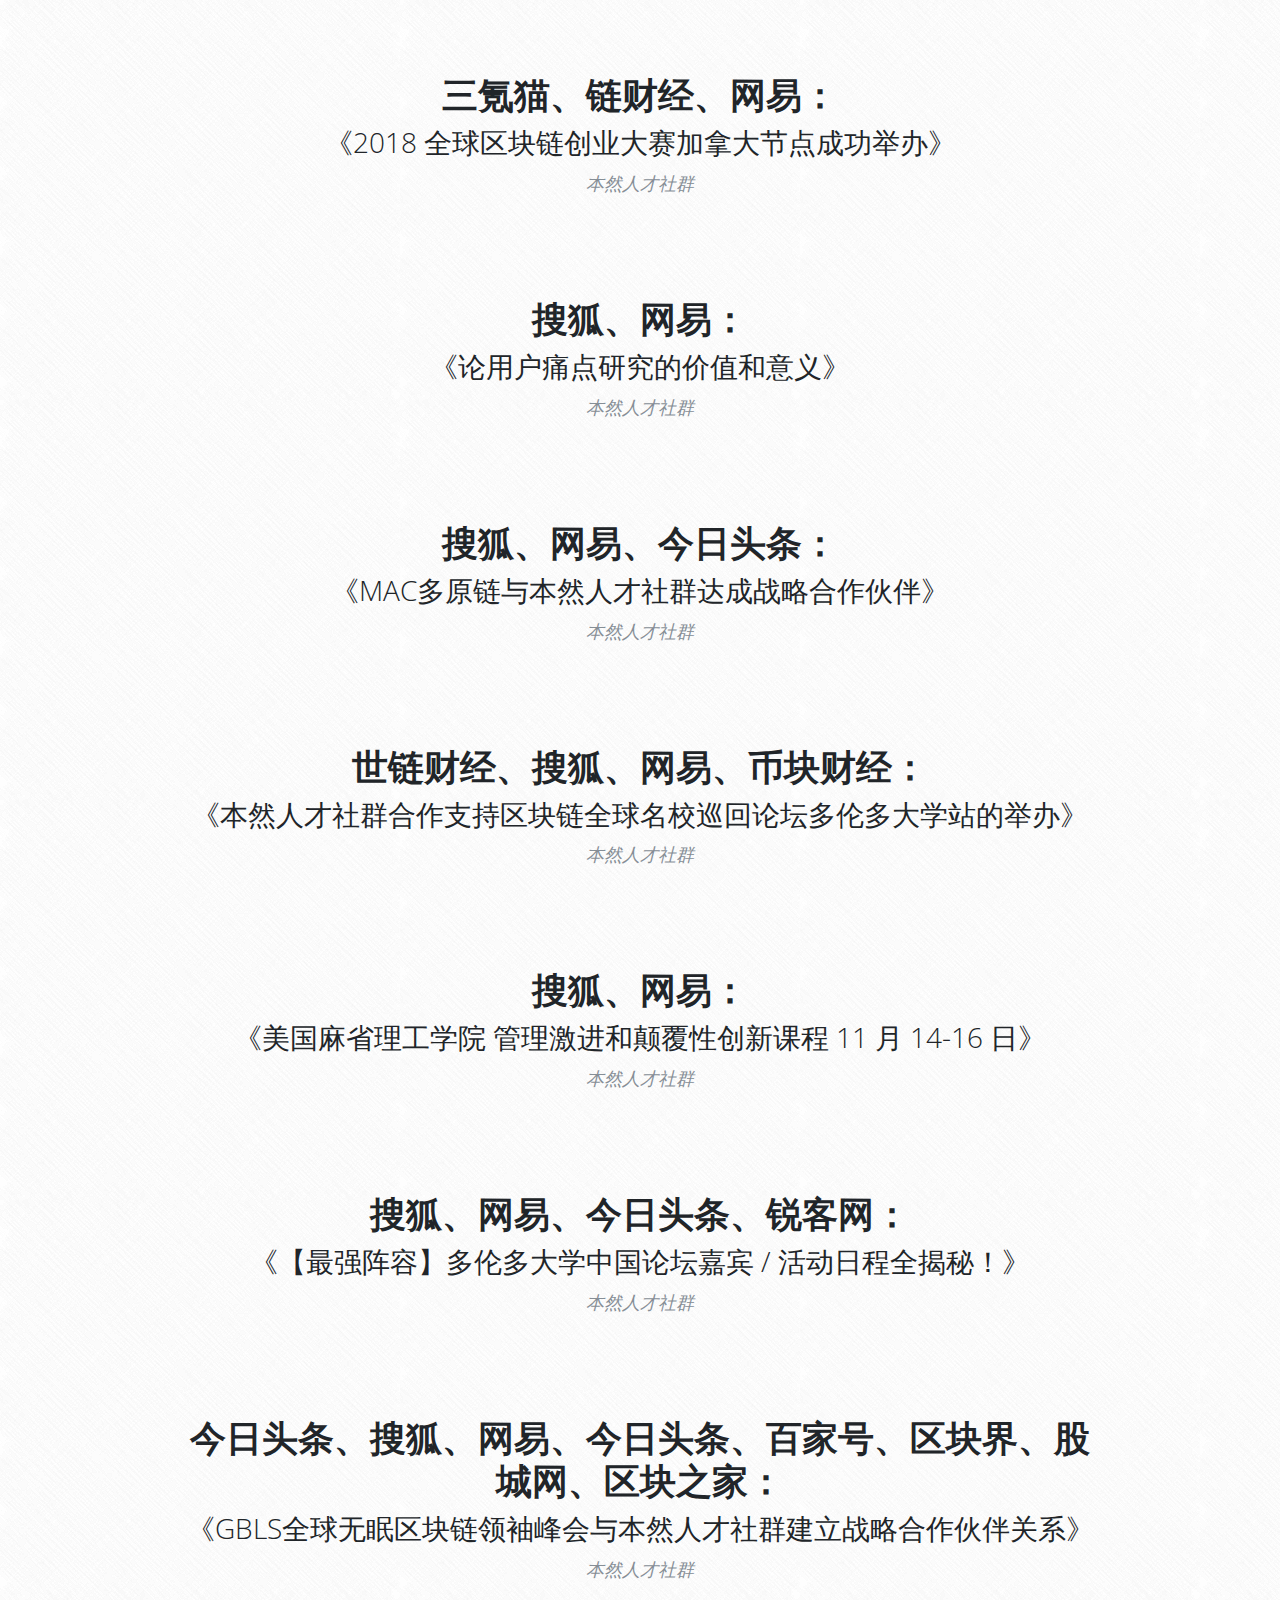
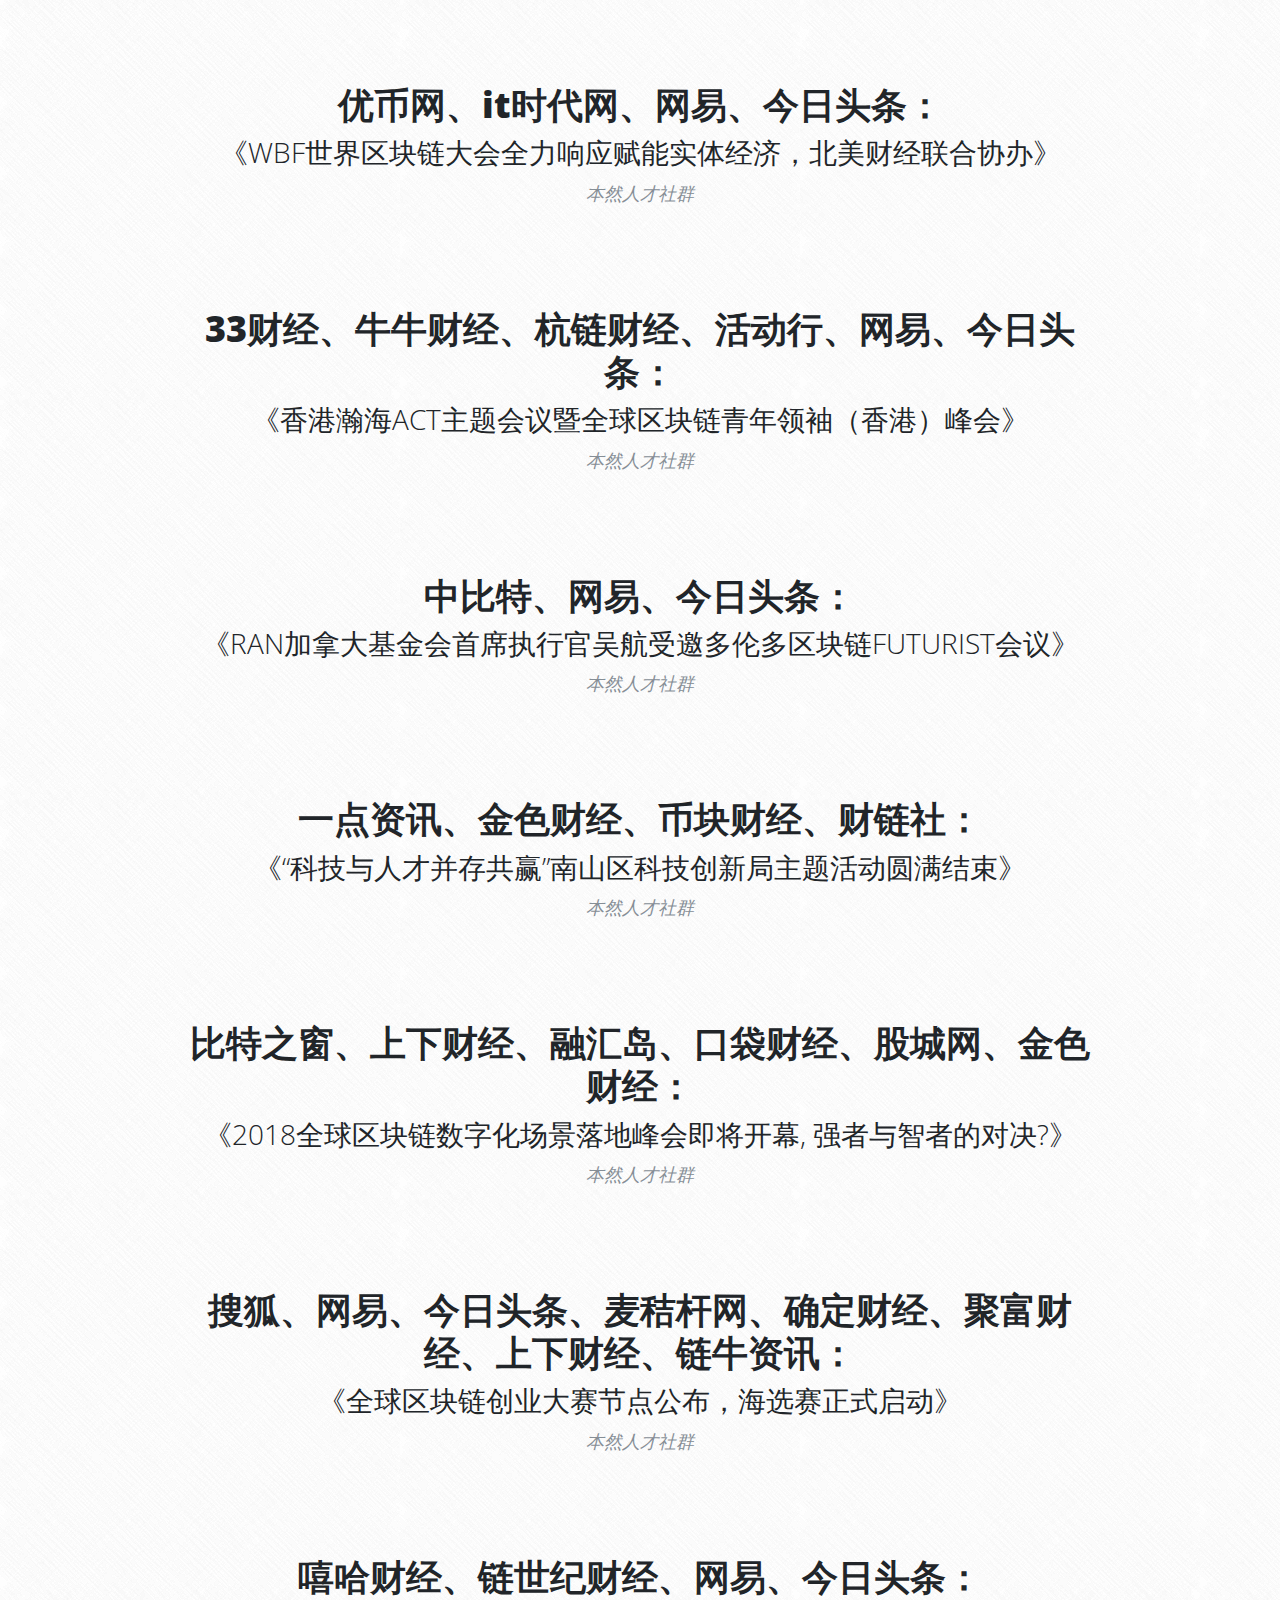
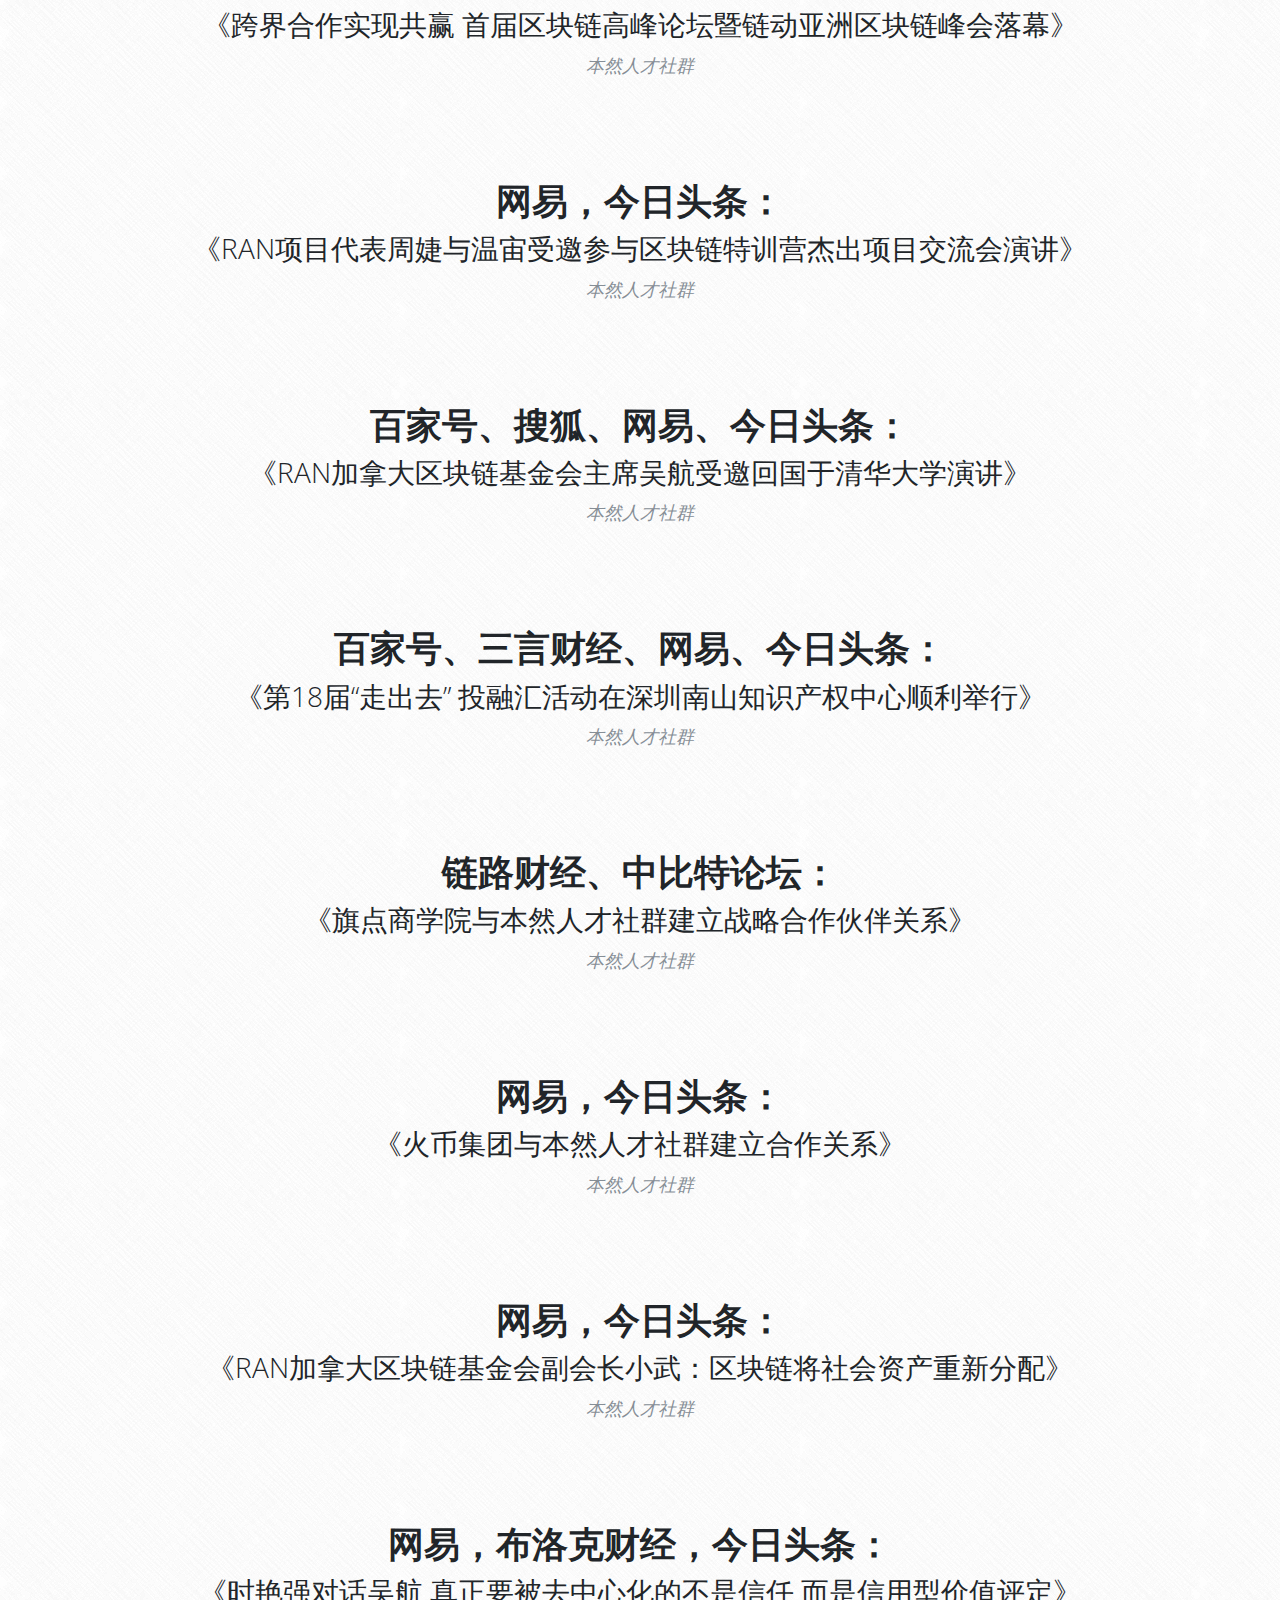
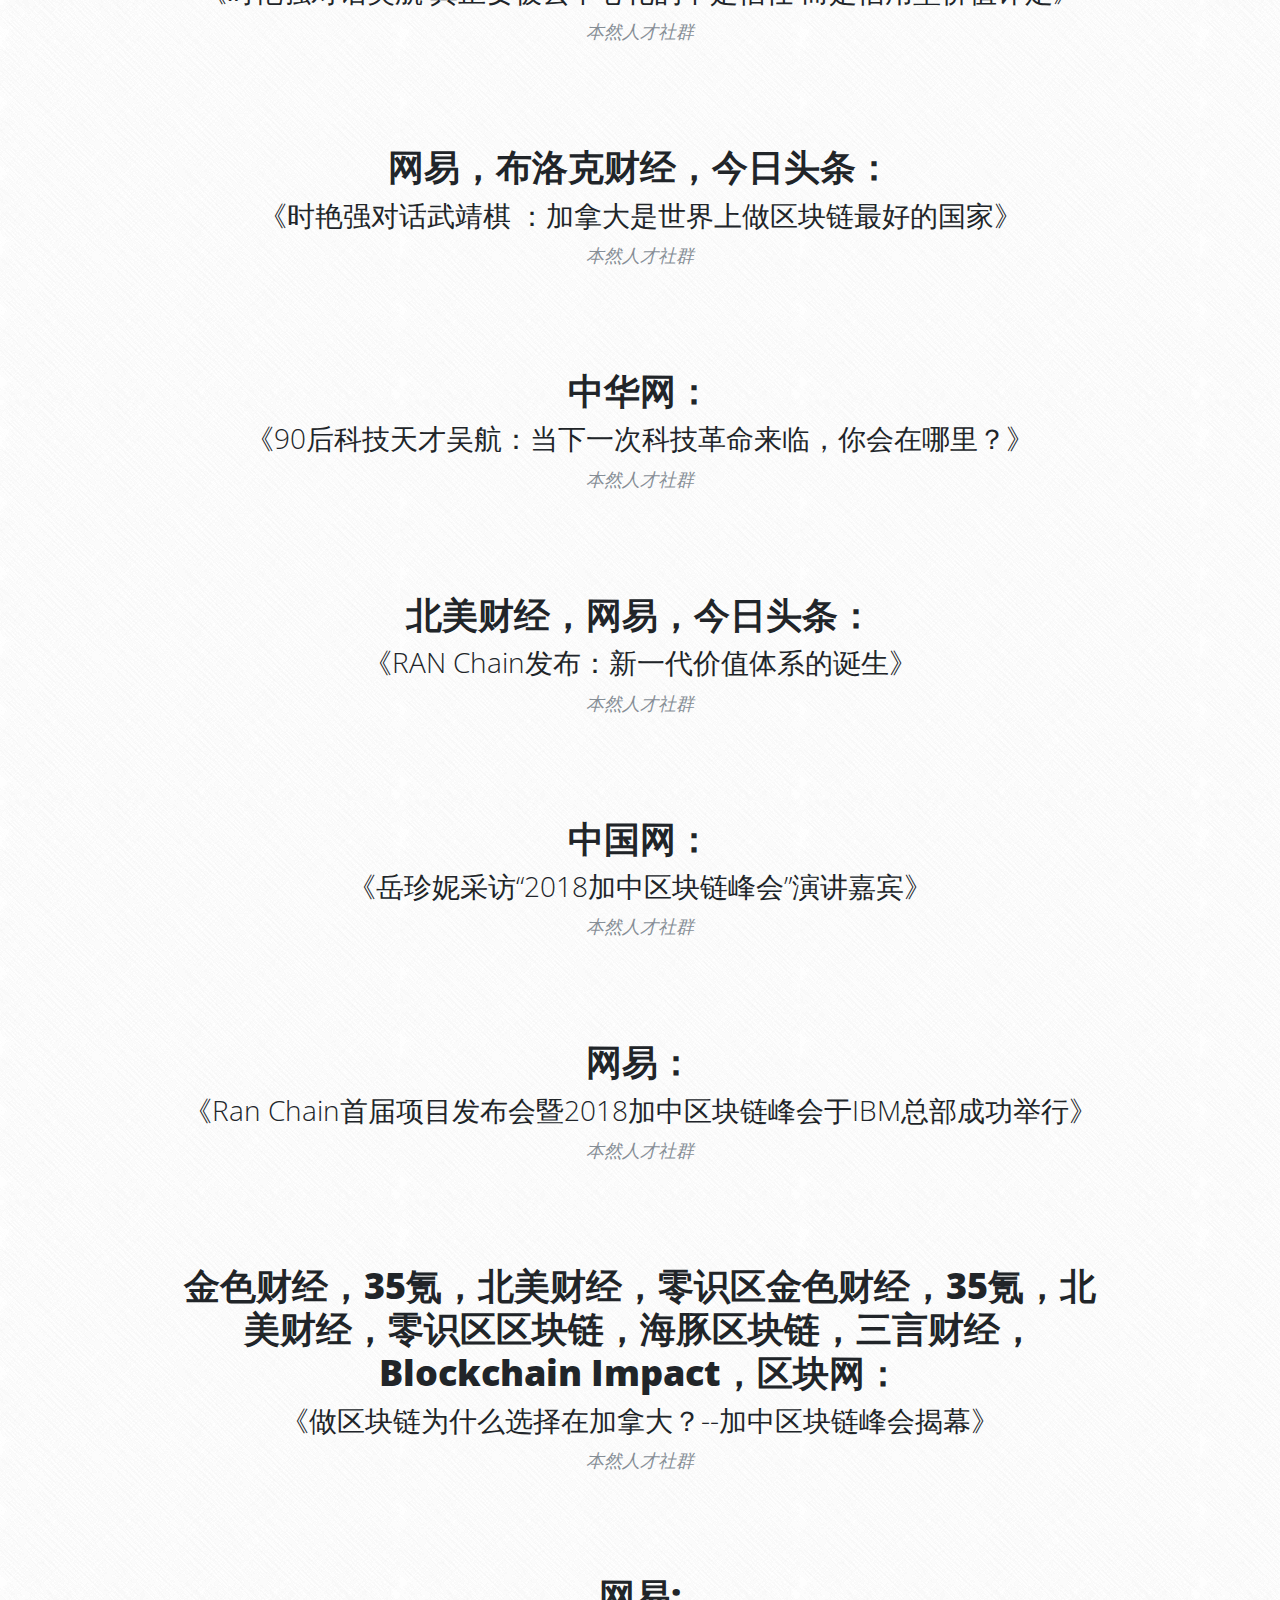
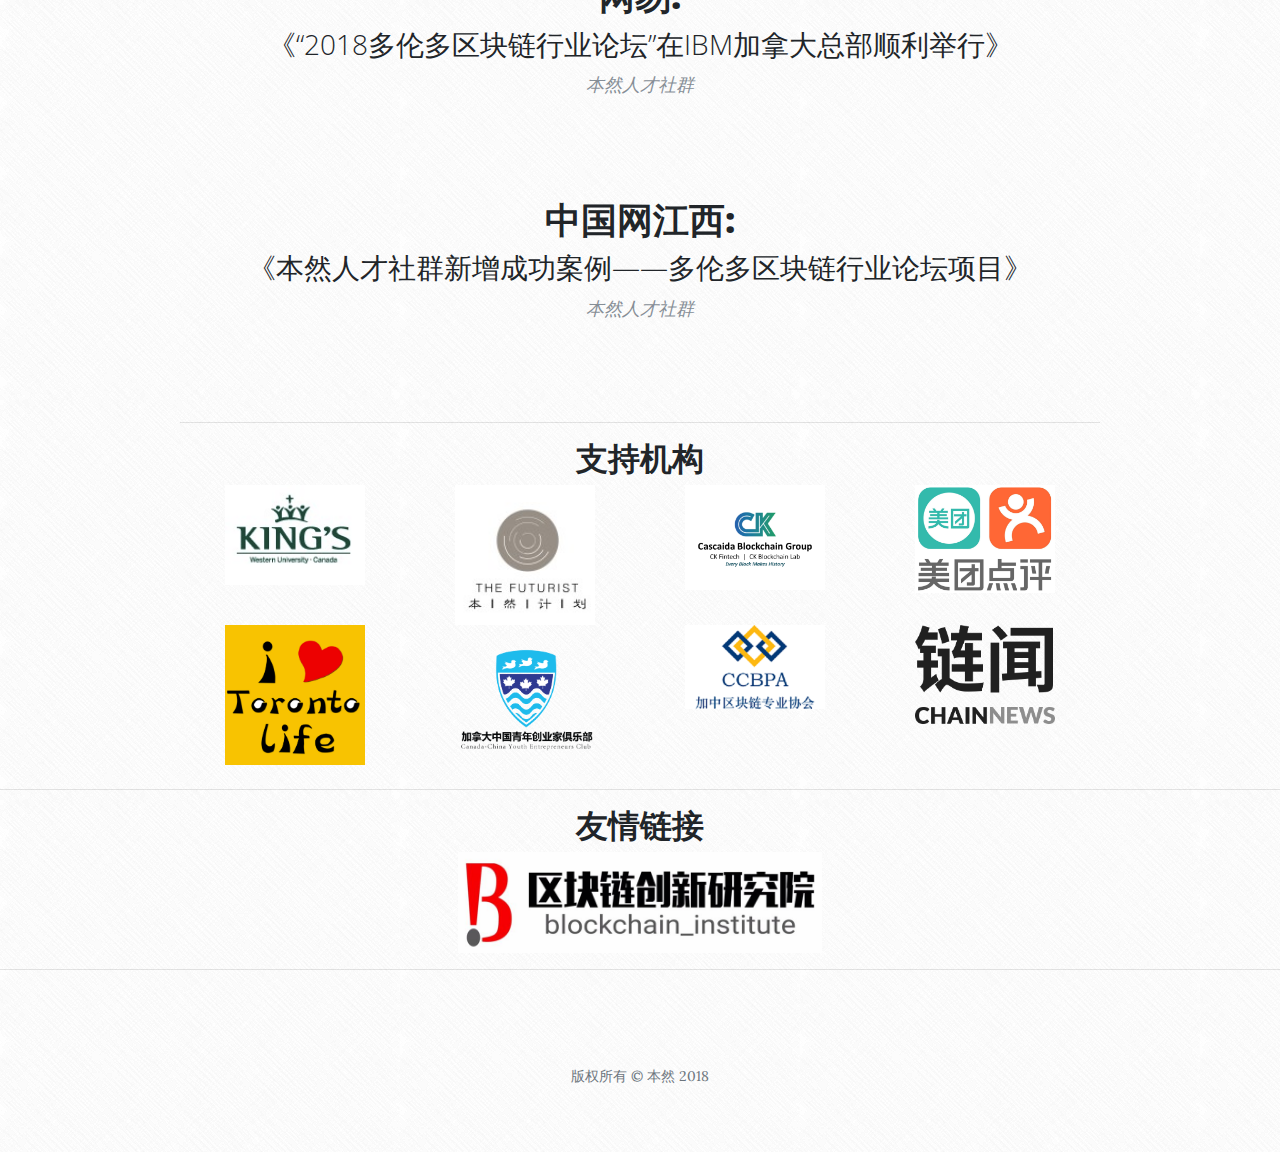
==== commit 28a9636f: "add" ====
--- a/frontend/index.html
+++ b/frontend/index.html
@@ -86,6 +86,266 @@
       </h2>
       <div class="row">
         <div class="col-lg-10 col-md-10 mx-auto" style="text-align: center;">
+        	<div class="post-preview">
+            <a href="http://dy.163.com/v2/article/detail/DV8GBGC60517WKTR.html">
+              <h2 class="post-title">
+                网易、搜狐、趣币网：
+              </h2>
+              <h3 class="post-subtitle">
+                《9月28日多伦多希尔顿，北美区块链影响力投资大会圆满结束》
+              </h3>
+            </a>
+            <p class="post-meta">
+<!--               <a href="#">详细了解</a> -->
+              本然人才社群</p>
+          </div>
+          <div class="post-preview">
+            <a href="http://dy.163.com/v2/article/detail/DUP545HP0517WKTR.html">
+              <h2 class="post-title">
+                三氪猫、链财经、网易：
+              </h2>
+              <h3 class="post-subtitle">
+                《2018 全球区块链创业大赛加拿大节点成功举办》
+              </h3>
+            </a>
+            <p class="post-meta">
+<!--               <a href="#">详细了解</a> -->
+              本然人才社群</p>
+          </div>
+          <div class="post-preview">
+            <a href="http://dy.163.com/v2/article/detail/DUOU0EMG0517WKTR.html">
+              <h2 class="post-title">
+                搜狐、网易：
+              </h2>
+              <h3 class="post-subtitle">
+                《论用户痛点研究的价值和意义》
+              </h3>
+            </a>
+            <p class="post-meta">
+<!--               <a href="#">详细了解</a> -->
+              本然人才社群</p>
+          </div>
+          <div class="post-preview">
+            <a href="http://dy.163.com/v2/article/detail/DUMUEVN90517WKTR.html">
+              <h2 class="post-title">
+                搜狐、网易、今日头条：
+              </h2>
+              <h3 class="post-subtitle">
+                《MAC多原链与本然人才社群达成战略合作伙伴》
+              </h3>
+            </a>
+            <p class="post-meta">
+<!--               <a href="#">详细了解</a> -->
+              本然人才社群</p>
+          </div>
+          <div class="post-preview">
+            <a href="http://dy.163.com/v2/article/detail/DUMVFPDL0517WKTR.html">
+              <h2 class="post-title">
+                世链财经、搜狐、网易、币块财经：
+              </h2>
+              <h3 class="post-subtitle">
+                《本然人才社群合作支持区块链全球名校巡回论坛多伦多大学站的举办》
+              </h3>
+            </a>
+            <p class="post-meta">
+<!--               <a href="#">详细了解</a> -->
+              本然人才社群</p>
+          </div>
+          <div class="post-preview">
+            <a href="http://dy.163.com/v2/article/detail/DULJ5LCQ0517WKTR.html">
+              <h2 class="post-title">
+                搜狐、网易：
+              </h2>
+              <h3 class="post-subtitle">
+                《美国麻省理工学院 管理激进和颠覆性创新课程 11 月 14-16 日》
+              </h3>
+            </a>
+            <p class="post-meta">
+<!--               <a href="#">详细了解</a> -->
+              本然人才社群</p>
+          </div>
+          <div class="post-preview">
+            <a href="http://dy.163.com/v2/article/detail/DSTDKO180517WKTR.html">
+              <h2 class="post-title">
+                搜狐、网易、今日头条、锐客网：
+              </h2>
+              <h3 class="post-subtitle">
+                《【最强阵容】多伦多大学中国论坛嘉宾 / 活动日程全揭秘！》
+              </h3>
+            </a>
+            <p class="post-meta">
+<!--               <a href="#">详细了解</a> -->
+              本然人才社群</p>
+          </div>
+          <div class="post-preview">
+            <a href="http://dy.163.com/v2/article/detail/DSJ15GME0517WKTR.html">
+              <h2 class="post-title">
+                今日头条、搜狐、网易、今日头条、百家号、区块界、股城网、区块之家：
+              </h2>
+              <h3 class="post-subtitle">
+                《GBLS全球无眠区块链领袖峰会与本然人才社群建立战略合作伙伴关系》
+              </h3>
+            </a>
+            <p class="post-meta">
+<!--               <a href="#">详细了解</a> -->
+              本然人才社群</p>
+          </div>
+          <div class="post-preview">
+            <a href="https://www.toutiao.com/i6598709988959453709/">
+              <h2 class="post-title">
+                优币网、it时代网、网易、今日头条：
+              </h2>
+              <h3 class="post-subtitle">
+                《WBF世界区块链大会全力响应赋能实体经济，北美财经联合协办》
+              </h3>
+            </a>
+            <p class="post-meta">
+<!--               <a href="#">详细了解</a> -->
+              本然人才社群</p>
+          </div>
+          <div class="post-preview">
+            <a href="http://dy.163.com/v2/article/detail/DRSOIQQH0517WKTR.html">
+              <h2 class="post-title">
+                33财经、牛牛财经、杭链财经、活动行、网易、今日头条：
+              </h2>
+              <h3 class="post-subtitle">
+                《香港瀚海ACT主题会议暨全球区块链青年领袖（香港）峰会》
+              </h3>
+            </a>
+            <p class="post-meta">
+<!--               <a href="#">详细了解</a> -->
+              本然人才社群</p>
+          </div>
+          <div class="post-preview">
+            <a href="http://dy.163.com/v2/article/detail/DR2DN4U80517WKTR.html">
+              <h2 class="post-title">
+                中比特、网易、今日头条：
+              </h2>
+              <h3 class="post-subtitle">
+                《RAN加拿大基金会首席执行官吴航受邀多伦多区块链FUTURIST会议》
+              </h3>
+            </a>
+            <p class="post-meta">
+<!--               <a href="#">详细了解</a> -->
+              本然人才社群</p>
+          </div>
+        	        	<div class="post-preview">
+            <a href="http://dy.163.com/v2/article/detail/DQKD0GRF0517WKTR.html">
+              <h2 class="post-title">
+                一点资讯、金色财经、币块财经、财链社：
+              </h2>
+              <h3 class="post-subtitle">
+                《“科技与人才并存共赢”南山区科技创新局主题活动圆满结束》
+              </h3>
+            </a>
+            <p class="post-meta">
+<!--               <a href="#">详细了解</a> -->
+              本然人才社群</p>
+          </div>
+                  	<div class="post-preview">
+            <a href="http://dy.163.com/v2/article/detail/DPHGK00E0517WKTR.html">
+              <h2 class="post-title">
+                比特之窗、上下财经、融汇岛、口袋财经、股城网、金色财经：
+              </h2>
+              <h3 class="post-subtitle">
+                《2018全球区块链数字化场景落地峰会即将开幕, 强者与智者的对决?》
+              </h3>
+            </a>
+            <p class="post-meta">
+<!--               <a href="#">详细了解</a> -->
+              本然人才社群</p>
+          </div>
+                  	<div class="post-preview">
+            <a href="http://dy.163.com/v2/article/detail/DPEURJ7L0517WKTR.html">
+              <h2 class="post-title">
+                搜狐、网易、今日头条、麦秸杆网、确定财经、聚富财经、上下财经、链牛资讯：
+              </h2>
+              <h3 class="post-subtitle">
+                《全球区块链创业大赛节点公布，海选赛正式启动》
+              </h3>
+            </a>
+            <p class="post-meta">
+<!--               <a href="#">详细了解</a> -->
+              本然人才社群</p>
+          </div>
+                  	<div class="post-preview">
+            <a href="http://dy.163.com/v2/article/detail/DP20QH8R0517WKTR.html">
+              <h2 class="post-title">
+                嘻哈财经、链世纪财经、网易、今日头条：
+              </h2>
+              <h3 class="post-subtitle">
+                《跨界合作实现共赢 首届区块链高峰论坛暨链动亚洲区块链峰会落幕》
+              </h3>
+            </a>
+            <p class="post-meta">
+<!--               <a href="#">详细了解</a> -->
+              本然人才社群</p>
+          </div>
+                  	<div class="post-preview">
+            <a href="http://dy.163.com/v2/article/detail/DOS38SUM0517WKTR.html">
+              <h2 class="post-title">
+                网易，今日头条：
+              </h2>
+              <h3 class="post-subtitle">
+                《RAN项目代表周婕与温宙受邀参与区块链特训营杰出项目交流会演讲》
+              </h3>
+            </a>
+            <p class="post-meta">
+<!--               <a href="#">详细了解</a> -->
+              本然人才社群</p>
+          </div>
+                  	<div class="post-preview">
+            <a href="http://dy.163.com/v2/article/detail/DOS2OKF20517WKTR.html">
+              <h2 class="post-title">
+                百家号、搜狐、网易、今日头条：
+              </h2>
+              <h3 class="post-subtitle">
+                《RAN加拿大区块链基金会主席吴航受邀回国于清华大学演讲》
+              </h3>
+            </a>
+            <p class="post-meta">
+<!--               <a href="#">详细了解</a> -->
+              本然人才社群</p>
+          </div>
+                  	<div class="post-preview">
+            <a href="http://dy.163.com/v2/article/detail/DMTH7ROO0517WKTR.html">
+              <h2 class="post-title">
+                百家号、三言财经、网易、今日头条：
+              </h2>
+              <h3 class="post-subtitle">
+                《第18届“走出去” 投融汇活动在深圳南山知识产权中心顺利举行》
+              </h3>
+            </a>
+            <p class="post-meta">
+<!--               <a href="#">详细了解</a> -->
+              本然人才社群</p>
+          </div>
+                  	<div class="post-preview">
+            <a href="http://dy.163.com/v2/article/detail/DLJ7409D0517WKTR.html">
+              <h2 class="post-title">
+                链路财经、中比特论坛：
+              </h2>
+              <h3 class="post-subtitle">
+                《旗点商学院与本然人才社群建立战略合作伙伴关系》
+              </h3>
+            </a>
+            <p class="post-meta">
+<!--               <a href="#">详细了解</a> -->
+              本然人才社群</p>
+          </div>
+        	<div class="post-preview">
+            <a href="http://dy.163.com/v2/article/detail/DK9LF78F0517WKTR.html">
+              <h2 class="post-title">
+                网易，今日头条：
+              </h2>
+              <h3 class="post-subtitle">
+                《火币集团与本然人才社群建立合作关系》
+              </h3>
+            </a>
+            <p class="post-meta">
+<!--               <a href="#">详细了解</a> -->
+              本然人才社群</p>
+          </div>
           <div class="post-preview">
             <a href="http://dy.163.com/v2/article/detail/DJ1UURMP0517WKTR.html">
               <h2 class="post-title">
